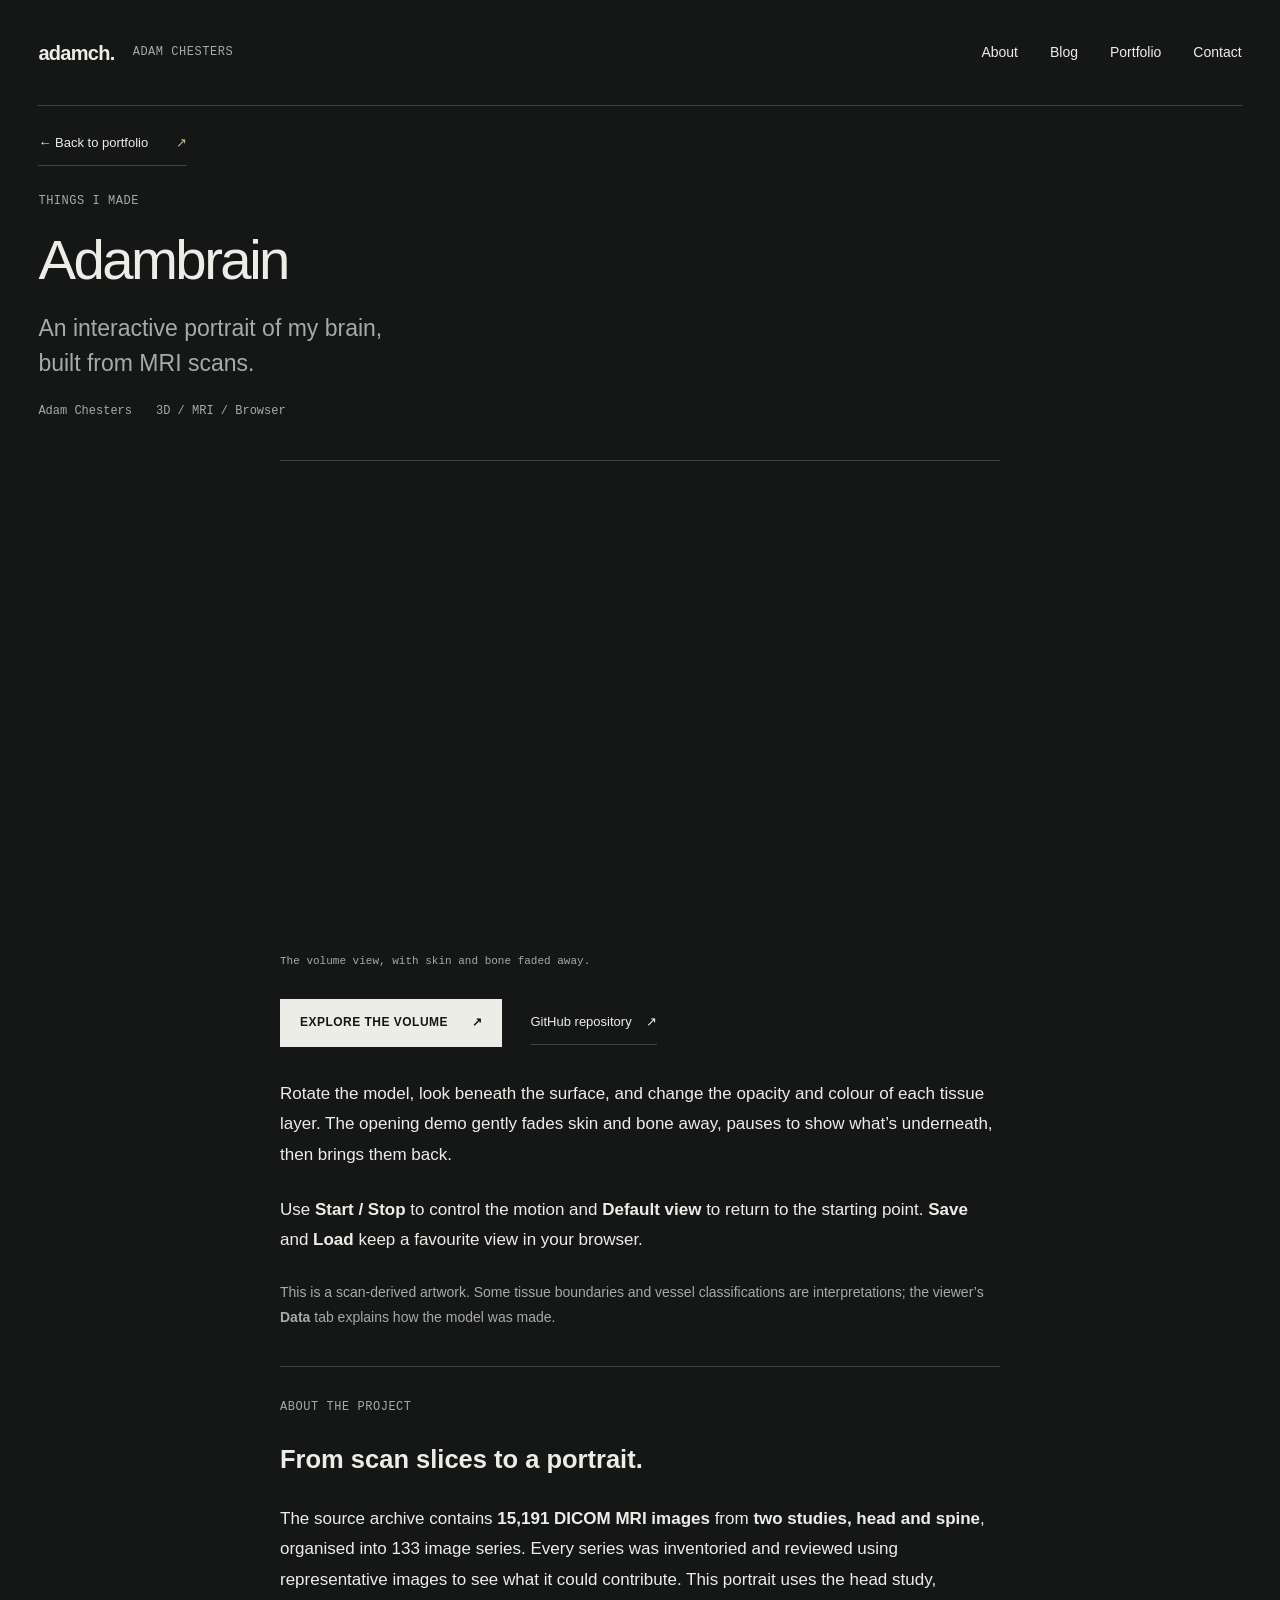
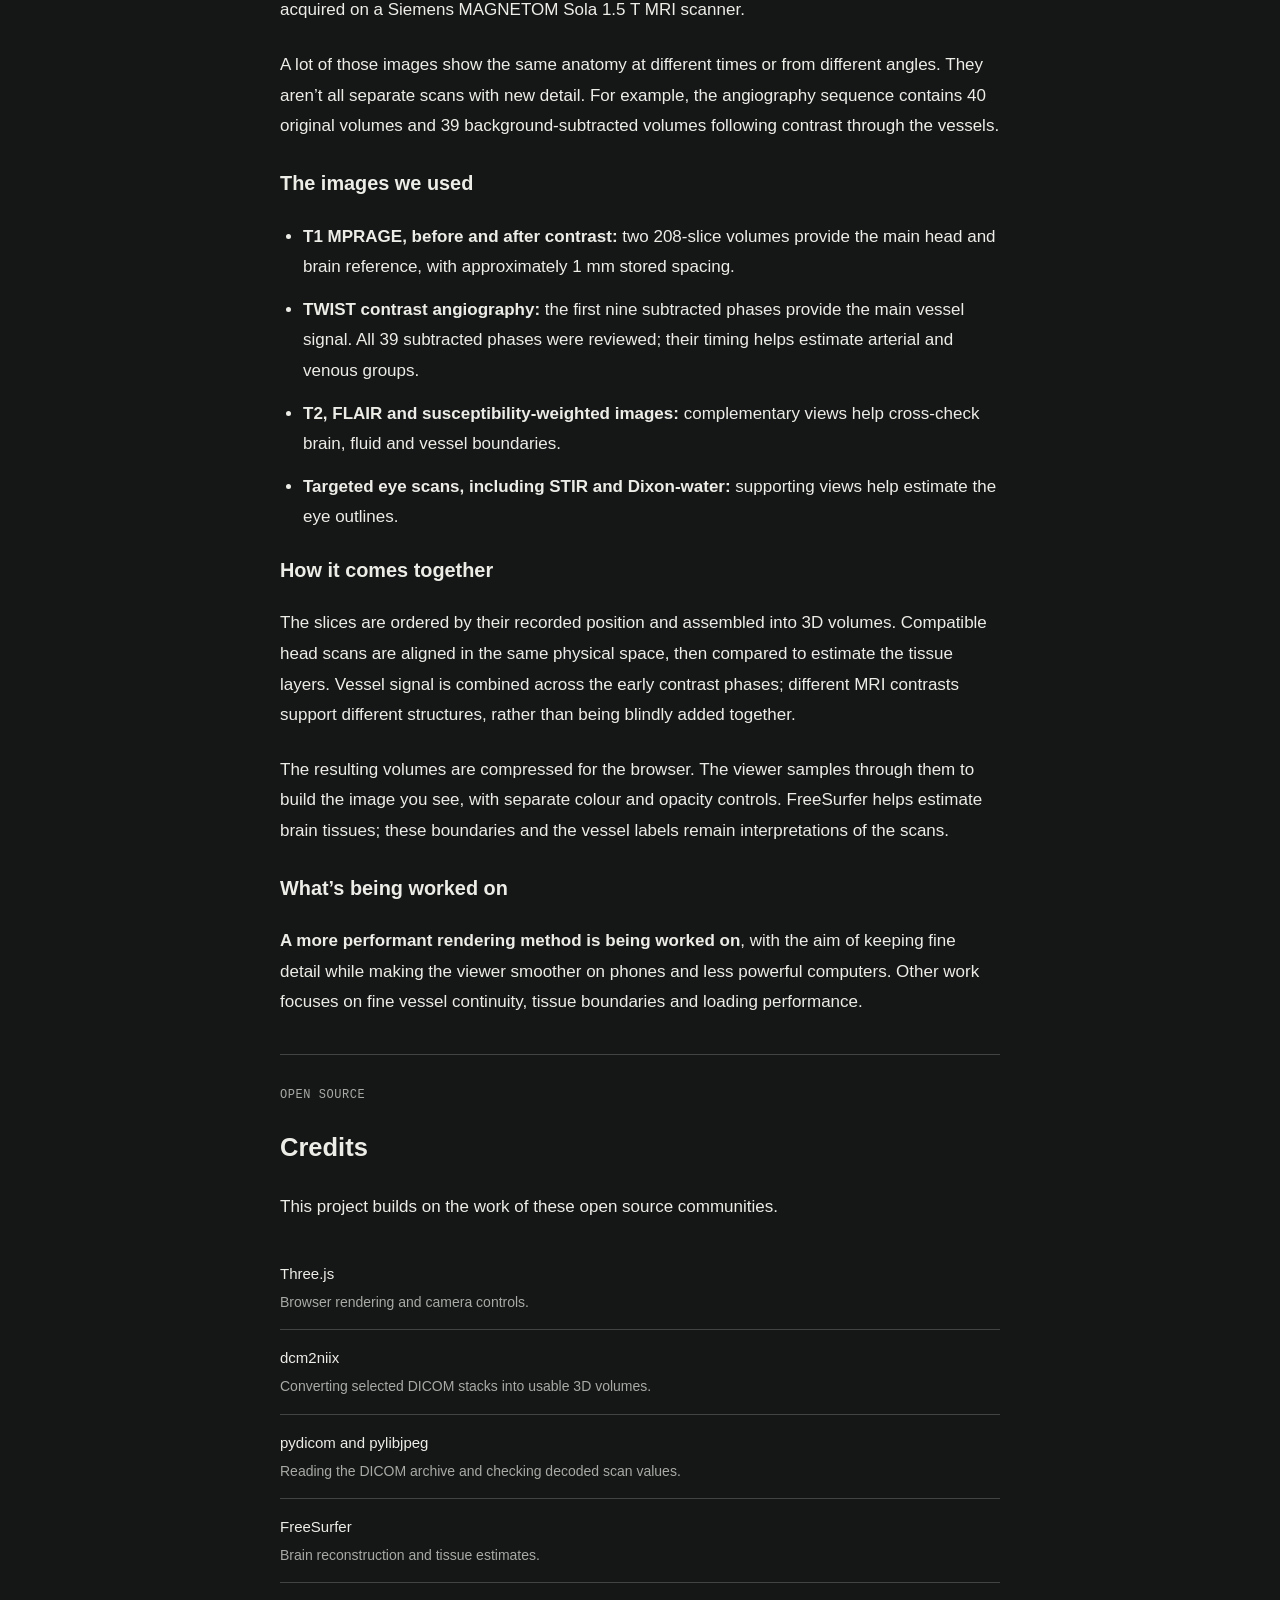
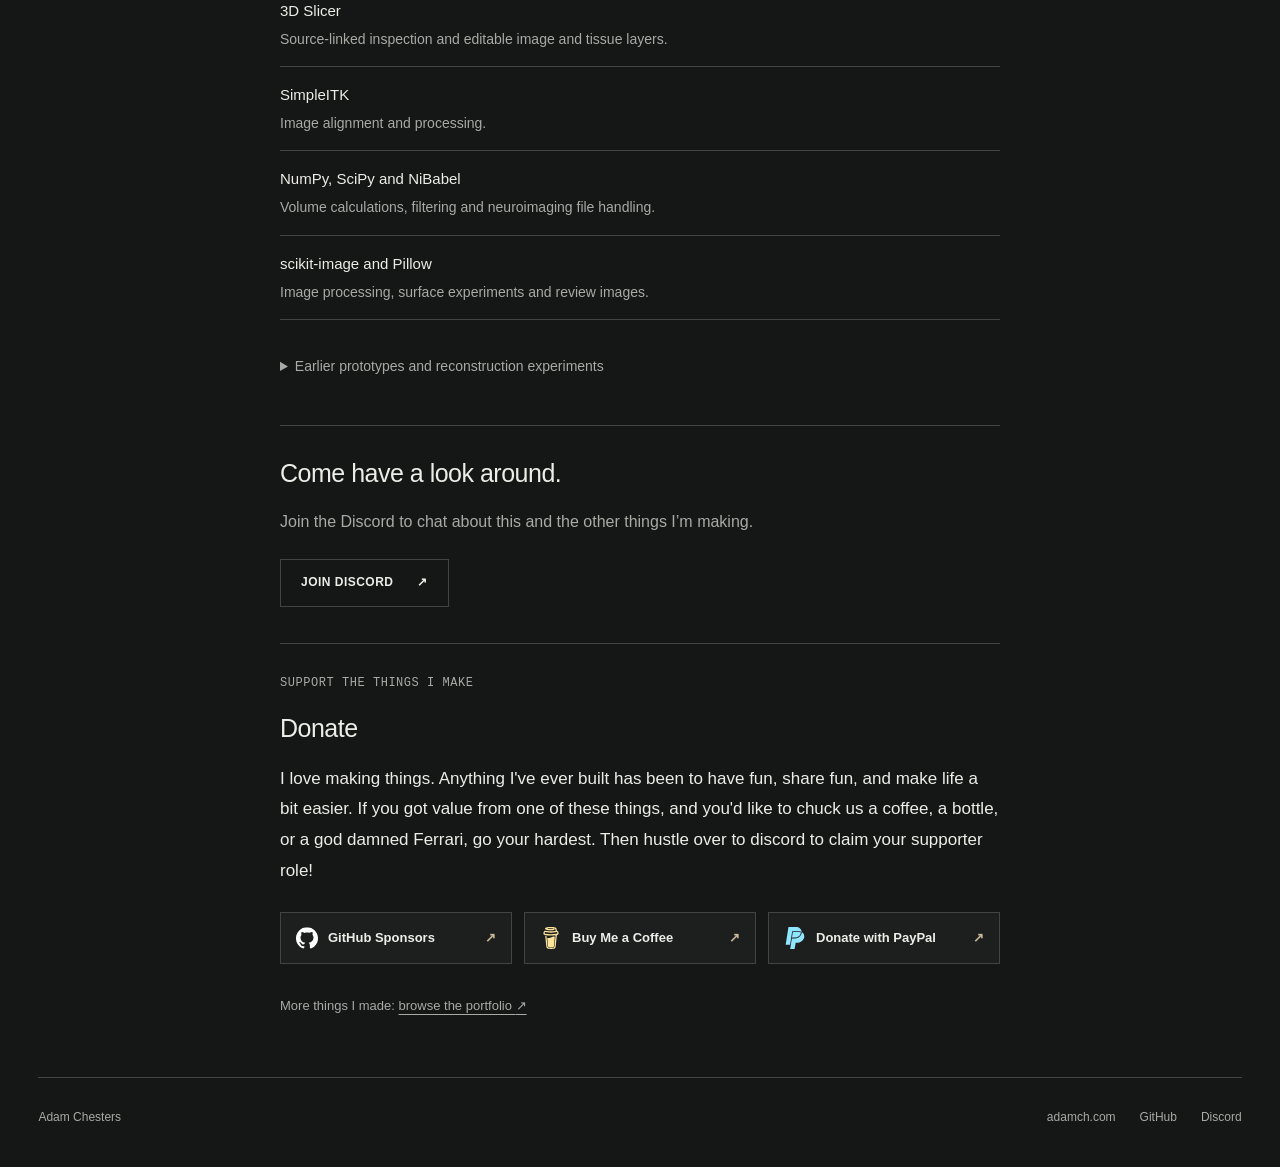
==== web/index.html @ 6dec9f40 "Start code-only Adambrain volume viewer and project landing page" ====
<!doctype html>
<html lang="en">
<head>
  <meta charset="utf-8">
  <meta name="viewport" content="width=device-width,initial-scale=1">
  <meta name="color-scheme" content="dark">
  <meta name="theme-color" content="#151616">
  <title>Adambrain | Adam Chesters</title>
  <meta name="description" content="An interactive portrait of my brain, built from MRI scans. Explore the volume, peel back tissue layers and see the structures within.">
  <link rel="canonical" href="https://brain.adamch.com/">
  <meta property="og:type" content="website">
  <meta property="og:title" content="Adambrain | Adam Chesters">
  <meta property="og:description" content="An interactive portrait of my brain, built from MRI scans.">
  <meta property="og:url" content="https://brain.adamch.com/">
  <meta property="og:image" content="https://brain.adamch.com/assets/brain-oblique-hold.png">
  <meta property="og:image:width" content="1200">
  <meta property="og:image:height" content="750">
  <meta name="twitter:card" content="summary_large_image">
  <link rel="icon" href="data:,">
  <link rel="stylesheet" href="./landing.css?v=068.2">
</head>
<body>
  <a class="skip-link" href="#main">Skip to content</a>
  <div class="site-shell">
    <header class="site-header">
      <div class="brand-lockup"><a class="wordmark" href="https://adamch.com/">adamch.</a><span class="brand-name mono">ADAM CHESTERS</span></div>
      <nav aria-label="Main navigation"><a href="https://adamch.com/about-me/">About</a><a href="https://adamch.com/blog/">Blog</a><a href="https://adamch.com/portfolio/">Portfolio</a><a href="https://adamch.com/contact/">Contact</a></nav>
    </header>
    <main id="main">
      <a class="back-link" href="https://adamch.com/portfolio/">← Back to portfolio <span aria-hidden="true">↗</span></a>
      <article>
        <header class="article-header">
          <p class="eyebrow">THINGS I MADE</p>
          <h1>Adambrain</h1>
          <p class="standfirst">An interactive portrait of my brain,<br class="desktop-break"> built from MRI scans.</p>
          <div class="article-meta"><span>Adam Chesters</span><span>3D / MRI / Browser</span></div>
        </header>
        <div class="article-body">
          <figure class="article-cover"><a href="./studio031/" aria-label="Explore Adambrain in the volume viewer"><img src="./assets/brain-oblique-hold.png" width="1200" height="750" alt="An elevated quarter view of the MRI-derived brain, with skin and bone faded away to reveal brain tissue, fluid spaces and vessels." fetchpriority="high"></a><figcaption>The volume view, with skin and bone faded away.</figcaption></figure>
          <div class="viewer-actions"><a class="button primary" href="./studio031/">Explore the volume <span aria-hidden="true">↗</span></a><a class="text-link" href="https://github.com/AdamChesters/adambrain">GitHub repository <span aria-hidden="true">↗</span></a></div>
          <div class="prose">
            <p>Rotate the model, look beneath the surface, and change the opacity and colour of each tissue layer. The opening demo gently fades skin and bone away, pauses to show what’s underneath, then brings them back.</p>
            <p>Use <strong>Start / Stop</strong> to control the motion and <strong>Default view</strong> to return to the starting point. <strong>Save</strong> and <strong>Load</strong> keep a favourite view in your browser.</p>
            <p class="scan-note">This is a scan-derived artwork. Some tissue boundaries and vessel classifications are interpretations; the viewer’s <strong>Data</strong> tab explains how the model was made.</p>
          </div>
          <section id="about" class="about prose" aria-labelledby="about-title">
            <p class="eyebrow">ABOUT THE PROJECT</p>
            <h2 id="about-title">From scan slices to a portrait.</h2>
            <p>The source archive contains <strong>15,191 DICOM MRI images</strong> from <strong>two studies, head and spine</strong>, organised into 133 image series. Every series was inventoried and reviewed using representative images to see what it could contribute. This portrait uses the head study, acquired on a Siemens MAGNETOM Sola 1.5 T MRI scanner.</p>
            <p>A lot of those images show the same anatomy at different times or from different angles. They aren’t all separate scans with new detail. For example, the angiography sequence contains 40 original volumes and 39 background-subtracted volumes following contrast through the vessels.</p>
            <h3>The images we used</h3>
            <ul class="source-list">
              <li><strong>T1 MPRAGE, before and after contrast:</strong> two 208-slice volumes provide the main head and brain reference, with approximately 1 mm stored spacing.</li>
              <li><strong>TWIST contrast angiography:</strong> the first nine subtracted phases provide the main vessel signal. All 39 subtracted phases were reviewed; their timing helps estimate arterial and venous groups.</li>
              <li><strong>T2, FLAIR and susceptibility-weighted images:</strong> complementary views help cross-check brain, fluid and vessel boundaries.</li>
              <li><strong>Targeted eye scans, including STIR and Dixon-water:</strong> supporting views help estimate the eye outlines.</li>
            </ul>
            <h3>How it comes together</h3>
            <p>The slices are ordered by their recorded position and assembled into 3D volumes. Compatible head scans are aligned in the same physical space, then compared to estimate the tissue layers. Vessel signal is combined across the early contrast phases; different MRI contrasts support different structures, rather than being blindly added together.</p>
            <p>The resulting volumes are compressed for the browser. The viewer samples through them to build the image you see, with separate colour and opacity controls. FreeSurfer helps estimate brain tissues; these boundaries and the vessel labels remain interpretations of the scans.</p>
            <h3>What’s being worked on</h3>
            <p><strong>A more performant rendering method is being worked on</strong>, with the aim of keeping fine detail while making the viewer smoother on phones and less powerful computers. Other work focuses on fine vessel continuity, tissue boundaries and loading performance.</p>
          </section>
          <section id="credits" class="credits prose" aria-labelledby="credits-title">
            <p class="eyebrow">OPEN SOURCE</p>
            <h2 id="credits-title">Credits</h2>
            <p>This project builds on the work of these open source communities.</p>
            <dl class="credit-list">
              <div><dt><a href="https://github.com/mrdoob/three.js">Three.js</a></dt><dd>Browser rendering and camera controls.</dd></div>
              <div><dt><a href="https://github.com/rordenlab/dcm2niix">dcm2niix</a></dt><dd>Converting selected DICOM stacks into usable 3D volumes.</dd></div>
              <div><dt><a href="https://github.com/pydicom/pydicom">pydicom</a> and <a href="https://github.com/pydicom/pylibjpeg">pylibjpeg</a></dt><dd>Reading the DICOM archive and checking decoded scan values.</dd></div>
              <div><dt><a href="https://github.com/freesurfer/freesurfer">FreeSurfer</a></dt><dd>Brain reconstruction and tissue estimates.</dd></div>
              <div><dt><a href="https://github.com/Slicer/Slicer">3D Slicer</a></dt><dd>Source-linked inspection and editable image and tissue layers.</dd></div>
              <div><dt><a href="https://github.com/SimpleITK/SimpleITK">SimpleITK</a></dt><dd>Image alignment and processing.</dd></div>
              <div><dt><a href="https://github.com/numpy/numpy">NumPy</a>, <a href="https://github.com/scipy/scipy">SciPy</a> and <a href="https://github.com/nipy/nibabel">NiBabel</a></dt><dd>Volume calculations, filtering and neuroimaging file handling.</dd></div>
              <div><dt><a href="https://github.com/scikit-image/scikit-image">scikit-image</a> and <a href="https://github.com/python-pillow/Pillow">Pillow</a></dt><dd>Image processing, surface experiments and review images.</dd></div>
            </dl>
            <details class="research-credits"><summary>Earlier prototypes and reconstruction experiments</summary>
              <p><a href="https://github.com/niivue/brain2print">brain2print</a> and <a href="https://github.com/niivue/niivue">NiiVue</a> helped with early browser-based tissue previews. <a href="https://www.blender.org/">Blender</a> was used for editable presentation models.</p>
              <p>Offline reconstruction experiments used <a href="https://github.com/pytorch/pytorch">PyTorch</a>, <a href="https://github.com/gift-surg/NiftyMIC">NiftyMIC</a>, <a href="https://github.com/daviddmc/NeSVoR">NeSVoR</a>, <a href="https://github.com/brudfors/UniRes">UniRes</a> and <a href="https://github.com/spinalcordtoolbox/spinalcordtoolbox">Spinal Cord Toolbox</a>. Those experiments aren’t all part of this head viewer.</p>
            </details>
          </section>
          <section class="community" aria-labelledby="community-title">
            <h2 id="community-title">Come have a look around.</h2>
            <p>Join the Discord to chat about this and the other things I’m making.</p>
            <a class="button secondary" href="https://discord.gg/fs4WyaQPA">Join Discord <span aria-hidden="true">↗</span></a>
          </section>
          <section id="support" class="support" aria-labelledby="support-title">
            <p class="eyebrow">SUPPORT THE THINGS I MAKE</p>
            <h2 id="support-title">Donate</h2>
            <p>I love making things. Anything I&#x27;ve ever built has been to have fun, share fun, and make life a bit easier. If you got value from one of these things, and you&#x27;d like to chuck us a coffee, a bottle, or a god damned Ferrari, go your hardest. Then hustle over to discord to claim your supporter role!</p>
            <ul class="donation-links"><li><a class="donation-button github" href="https://github.com/sponsors/AdamChesters"><svg viewBox="0 0 98 96" fill="none" xmlns="http://www.w3.org/2000/svg" aria-hidden="true" focusable="false">
<g clip-path="url(#clip0_730_27136)">
<path d="M41.4395 69.3848C28.8066 67.8535 19.9062 58.7617 19.9062 46.9902C19.9062 42.2051 21.6289 37.0371 24.5 33.5918C23.2559 30.4336 23.4473 23.7344 24.8828 20.959C28.7109 20.4805 33.8789 22.4902 36.9414 25.2656C40.5781 24.1172 44.4062 23.543 49.0957 23.543C53.7852 23.543 57.6133 24.1172 61.0586 25.1699C64.0254 22.4902 69.2891 20.4805 73.1172 20.959C74.457 23.543 74.6484 30.2422 73.4043 33.4961C76.4668 37.1328 78.0937 42.0137 78.0937 46.9902C78.0937 58.7617 69.1934 67.6621 56.3691 69.2891C59.623 71.3945 61.8242 75.9883 61.8242 81.252L61.8242 91.2051C61.8242 94.0762 64.2168 95.7031 67.0879 94.5547C84.4102 87.9512 98 70.6289 98 49.1914C98 22.1074 75.9883 6.69539e-07 48.9043 4.309e-07C21.8203 1.92261e-07 -1.9479e-07 22.1074 -4.3343e-07 49.1914C-6.20631e-07 70.4375 13.4941 88.0469 31.6777 94.6504C34.2617 95.6074 36.75 93.8848 36.75 91.3008L36.75 83.6445C35.4102 84.2188 33.6875 84.6016 32.1562 84.6016C25.8398 84.6016 22.1074 81.1563 19.4277 74.7441C18.375 72.1602 17.2266 70.6289 15.0254 70.3418C13.877 70.2461 13.4941 69.7676 13.4941 69.1934C13.4941 68.0449 15.4082 67.1836 17.3223 67.1836C20.0977 67.1836 22.4902 68.9063 24.9785 72.4473C26.8926 75.2227 28.9023 76.4668 31.2949 76.4668C33.6875 76.4668 35.2187 75.6055 37.4199 73.4043C39.0469 71.7773 40.291 70.3418 41.4395 69.3848Z" fill="white"/>
</g>
<defs>
<clipPath id="clip0_730_27136">
<rect width="98" height="96" fill="white"/>
</clipPath>
</defs>
</svg>
<span>GitHub Sponsors</span><span class="arrow" aria-hidden="true">↗</span></a></li>
<li><a class="donation-button buymeacoffee" href="https://buymeacoffee.com/adamch"><svg viewBox="0 0 24 24" xmlns="http://www.w3.org/2000/svg" aria-hidden="true" focusable="false"><path d="M20.216 6.415l-.132-.666c-.119-.598-.388-1.163-1.001-1.379-.197-.069-.42-.098-.57-.241-.152-.143-.196-.366-.231-.572-.065-.378-.125-.756-.192-1.133-.057-.325-.102-.69-.25-.987-.195-.4-.597-.634-.996-.788a5.723 5.723 0 00-.626-.194c-1-.263-2.05-.36-3.077-.416a25.834 25.834 0 00-3.7.062c-.915.083-1.88.184-2.75.5-.318.116-.646.256-.888.501-.297.302-.393.77-.177 1.146.154.267.415.456.692.58.36.162.737.284 1.123.366 1.075.238 2.189.331 3.287.37 1.218.05 2.437.01 3.65-.118.299-.033.598-.073.896-.119.352-.054.578-.513.474-.834-.124-.383-.457-.531-.834-.473-.466.074-.96.108-1.382.146-1.177.08-2.358.082-3.536.006a22.228 22.228 0 01-1.157-.107c-.086-.01-.18-.025-.258-.036-.243-.036-.484-.08-.724-.13-.111-.027-.111-.185 0-.212h.005c.277-.06.557-.108.838-.147h.002c.131-.009.263-.032.394-.048a25.076 25.076 0 013.426-.12c.674.019 1.347.067 2.017.144l.228.031c.267.04.533.088.798.145.392.085.895.113 1.07.542.055.137.08.288.111.431l.319 1.484a.237.237 0 01-.199.284h-.003c-.037.006-.075.01-.112.015a36.704 36.704 0 01-4.743.295 37.059 37.059 0 01-4.699-.304c-.14-.017-.293-.042-.417-.06-.326-.048-.649-.108-.973-.161-.393-.065-.768-.032-1.123.161-.29.16-.527.404-.675.701-.154.316-.199.66-.267 1-.069.34-.176.707-.135 1.056.087.753.613 1.365 1.37 1.502a39.69 39.69 0 0011.343.376.483.483 0 01.535.53l-.071.697-1.018 9.907c-.041.41-.047.832-.125 1.237-.122.637-.553 1.028-1.182 1.171-.577.131-1.165.2-1.756.205-.656.004-1.31-.025-1.966-.022-.699.004-1.556-.06-2.095-.58-.475-.458-.54-1.174-.605-1.793l-.731-7.013-.322-3.094c-.037-.351-.286-.695-.678-.678-.336.015-.718.3-.678.679l.228 2.185.949 9.112c.147 1.344 1.174 2.068 2.446 2.272.742.12 1.503.144 2.257.156.966.016 1.942.053 2.892-.122 1.408-.258 2.465-1.198 2.616-2.657.34-3.332.683-6.663 1.024-9.995l.215-2.087a.484.484 0 01.39-.426c.402-.078.787-.212 1.074-.518.455-.488.546-1.124.385-1.766zm-1.478.772c-.145.137-.363.201-.578.233-2.416.359-4.866.54-7.308.46-1.748-.06-3.477-.254-5.207-.498-.17-.024-.353-.055-.47-.18-.22-.236-.111-.71-.054-.995.052-.26.152-.609.463-.646.484-.057 1.046.148 1.526.22.577.088 1.156.159 1.737.212 2.48.226 5.002.19 7.472-.14.45-.06.899-.13 1.345-.21.399-.072.84-.206 1.08.206.166.281.188.657.162.974a.544.544 0 01-.169.364zm-6.159 3.9c-.862.37-1.84.788-3.109.788a5.884 5.884 0 01-1.569-.217l.877 9.004c.065.78.717 1.38 1.5 1.38 0 0 1.243.065 1.658.065.447 0 1.786-.065 1.786-.065.783 0 1.434-.6 1.499-1.38l.94-9.95a3.996 3.996 0 00-1.322-.238c-.826 0-1.491.284-2.26.613z"/></svg><span>Buy Me a Coffee</span><span class="arrow" aria-hidden="true">↗</span></a></li>
<li><a class="donation-button paypal" href="https://www.paypal.com/donate/?business=KLHSZPXTSVSAU&amp;no_recurring=0&amp;item_name=I%27ve+donated+to+lots+of+small+creators+for+their+useful+little+tools%2C+now+I+create+them.+Dig+one?+I%27d+love+your+support.&amp;currency_code=AUD"><svg viewBox="0 0 24 24" xmlns="http://www.w3.org/2000/svg" aria-hidden="true" focusable="false"><path d="M15.607 4.653H8.941L6.645 19.251H1.82L4.862 0h7.995c3.754 0 6.375 2.294 6.473 5.513-.648-.478-2.105-.86-3.722-.86m6.57 5.546c0 3.41-3.01 6.853-6.958 6.853h-2.493L11.595 24H6.74l1.845-11.538h3.592c4.208 0 7.346-3.634 7.153-6.949a5.24 5.24 0 0 1 2.848 4.686M9.653 5.546h6.408c.907 0 1.942.222 2.363.541-.195 2.741-2.655 5.483-6.441 5.483H8.714Z"/></svg><span>Donate with PayPal</span><span class="arrow" aria-hidden="true">↗</span></a></li></ul>
          </section>
          <p class="other-projects">More things I made: <a href="https://adamch.com/portfolio/">browse the portfolio <span aria-hidden="true">↗</span></a></p>
        </div>
      </article>
    </main>
    <footer class="site-footer"><span>Adam Chesters</span><div><a href="https://adamch.com/">adamch.com</a><a href="https://github.com/AdamChesters/adambrain">GitHub</a><a href="https://discord.gg/fs4WyaQPA">Discord</a></div></footer>
  </div>
</body>
</html>
---- web/landing.css ----
:root{color-scheme:dark;--bg:#151616;--panel:#1d1f1f;--ink:#edede8;--muted:#a7aaa5;--line:#414440;--accent:#c7b698;--mono:ui-monospace,"Liberation Mono",monospace;font:16px/1.6 Arial,Helvetica,sans-serif;color:var(--ink);background:var(--bg)}
*{box-sizing:border-box}body{margin:0}a{color:inherit;text-decoration:none}a:hover{color:var(--accent)}a:focus-visible{outline:2px solid var(--accent);outline-offset:5px}a,button{transition:color .15s,background .15s,border-color .15s}p{margin:0 0 24px}img{max-width:100%;height:auto}.site-shell{max-width:1280px;margin:auto;padding:0 clamp(22px,3vw,40px)}.mono,.eyebrow{font-family:var(--mono);font-size:12px;letter-spacing:.045em}.site-header{min-height:106px;display:flex;align-items:center;justify-content:space-between;gap:24px;border-bottom:1px solid var(--line)}.brand-lockup{display:flex;align-items:center;gap:18px}.wordmark{font-size:20px;font-weight:600;letter-spacing:-.7px}.brand-name{color:var(--muted)}nav{display:flex;gap:32px;font-size:14px}nav a{display:flex;align-items:center;min-height:44px}.back-link{display:inline-flex;align-items:center;gap:28px;min-height:44px;margin-top:16px;font-size:13px;border-bottom:1px solid var(--line)}.back-link span{color:var(--accent)}.article-header{padding:26px 0 40px;max-width:940px}.eyebrow{text-transform:uppercase;color:var(--muted);margin:0 0 18px}h1{font-size:clamp(38px,4.4vw,64px);line-height:1.1;font-weight:400;letter-spacing:-.045em;margin:0 0 20px}.standfirst{color:var(--muted);font-size:clamp(18px,2vw,23px);line-height:1.5;margin:0 0 22px}.article-meta{display:flex;gap:12px 24px;flex-wrap:wrap;color:var(--muted);font:12px/1.5 var(--mono)}.article-body{max-width:720px;margin:0 auto 60px;border-top:1px solid var(--line);padding-top:30px}.article-cover{margin:0 0 24px}.article-cover>a{display:block;overflow:hidden;aspect-ratio:8/5}.article-cover img{display:block;width:100%;background:var(--bg);aspect-ratio:8/5;object-fit:contain;transform:scale(1.35);transform-origin:52% 46%}figcaption{font:11px/1.6 var(--mono);color:var(--muted);margin-top:12px}.viewer-actions{display:flex;align-items:center;gap:14px 28px;flex-wrap:wrap;margin:28px 0 32px}.button{display:inline-flex;align-items:center;justify-content:center;gap:24px;min-height:48px;padding:12px 20px;font-size:12px;font-weight:600;text-transform:uppercase;letter-spacing:.04em}.primary{background:var(--ink);color:var(--bg)}.primary:hover{background:var(--accent);color:var(--bg)}.secondary{border:1px solid var(--line)}.secondary:hover{background:var(--panel);border-color:var(--accent)}.text-link{display:inline-flex;align-items:center;gap:14px;min-height:44px;border-bottom:1px solid var(--line);font-size:13px}.prose{font-size:17px;line-height:1.8;overflow-wrap:anywhere}.scan-note{color:var(--muted);font-size:14px}.community,.support{border-top:1px solid var(--line);padding-top:30px;margin-top:36px}.community h2,.support h2{font-size:25px;font-weight:400;line-height:1.4;letter-spacing:-.5px;margin:0 0 18px}.community p{color:var(--muted)}.support{scroll-margin-top:28px}.support>p:not(.eyebrow){font-size:17px;line-height:1.8}.donation-links{display:flex;gap:12px;flex-wrap:wrap;padding:0;margin:26px 0 0;list-style:none}.donation-links li{flex:1 1 180px}.donation-button{display:flex;align-items:center;gap:10px;min-height:52px;padding:12px 15px;border:1px solid var(--line);background:var(--panel);font-size:13px;font-weight:600}.donation-button:hover{color:var(--ink);border-color:var(--accent);background:#292c2a}.donation-button svg{width:22px;height:22px;object-fit:contain}.buymeacoffee svg{filter:invert(88%) sepia(18%) saturate(704%) hue-rotate(359deg)}.paypal svg{filter:invert(83%) sepia(29%) saturate(740%) hue-rotate(161deg)}.arrow{margin-left:auto;color:var(--accent)}.other-projects{font-size:13px;color:var(--muted);margin:32px 0 0}.other-projects a{text-decoration:underline;text-underline-offset:4px}.site-footer{display:flex;align-items:center;justify-content:space-between;gap:24px;border-top:1px solid var(--line);padding:18px 0 27px;font-size:12px;color:var(--muted)}.site-footer>div{display:flex;gap:24px}.site-footer a{display:inline-flex;align-items:center;min-height:44px}.skip-link{position:absolute;top:8px;left:22px;z-index:10;padding:12px;background:var(--ink);color:var(--bg);transform:translateY(-150%)}.skip-link:focus{transform:translateY(0)}
@media(max-width:650px){.site-header{padding:20px 0 13px;min-height:0;flex-direction:column;align-items:flex-start;gap:10px}nav{width:100%;justify-content:space-between;gap:12px;font-size:13px}.brand-name{font-size:11px}.article-header{padding-bottom:30px}.article-meta{font-size:11px;gap:6px 15px}.article-body{padding-top:20px}.desktop-break{display:none}.prose,.support>p:not(.eyebrow){font-size:16px}.viewer-actions{align-items:stretch;gap:14px}.viewer-actions .primary{width:100%}.text-link{justify-content:center}.donation-links{flex-direction:column}.donation-links li{flex:auto}.site-footer{flex-direction:column;align-items:flex-start;gap:0}.standfirst{max-width:320px}}
@media(prefers-reduced-motion:reduce){*{transition:none!important}}

.about,.credits{border-top:1px solid var(--line);padding-top:30px;margin-top:36px}.about h2,.credits h2{margin-top:0}.source-list{padding-left:23px}.source-list li{margin:12px 0}.credit-list{margin:0}.credit-list>div{padding:14px 0;border-bottom:1px solid var(--line)}.credit-list dt{font-size:15px}.credit-list dd{margin:3px 0 0;color:var(--muted);font-size:14px}.research-credits{margin-top:24px;color:var(--muted);font-size:14px}.research-credits summary{cursor:pointer;min-height:44px;display:list-item;padding:10px 0}.research-credits summary:focus-visible{outline:2px solid var(--accent);outline-offset:4px}.research-credits p{margin-top:16px}
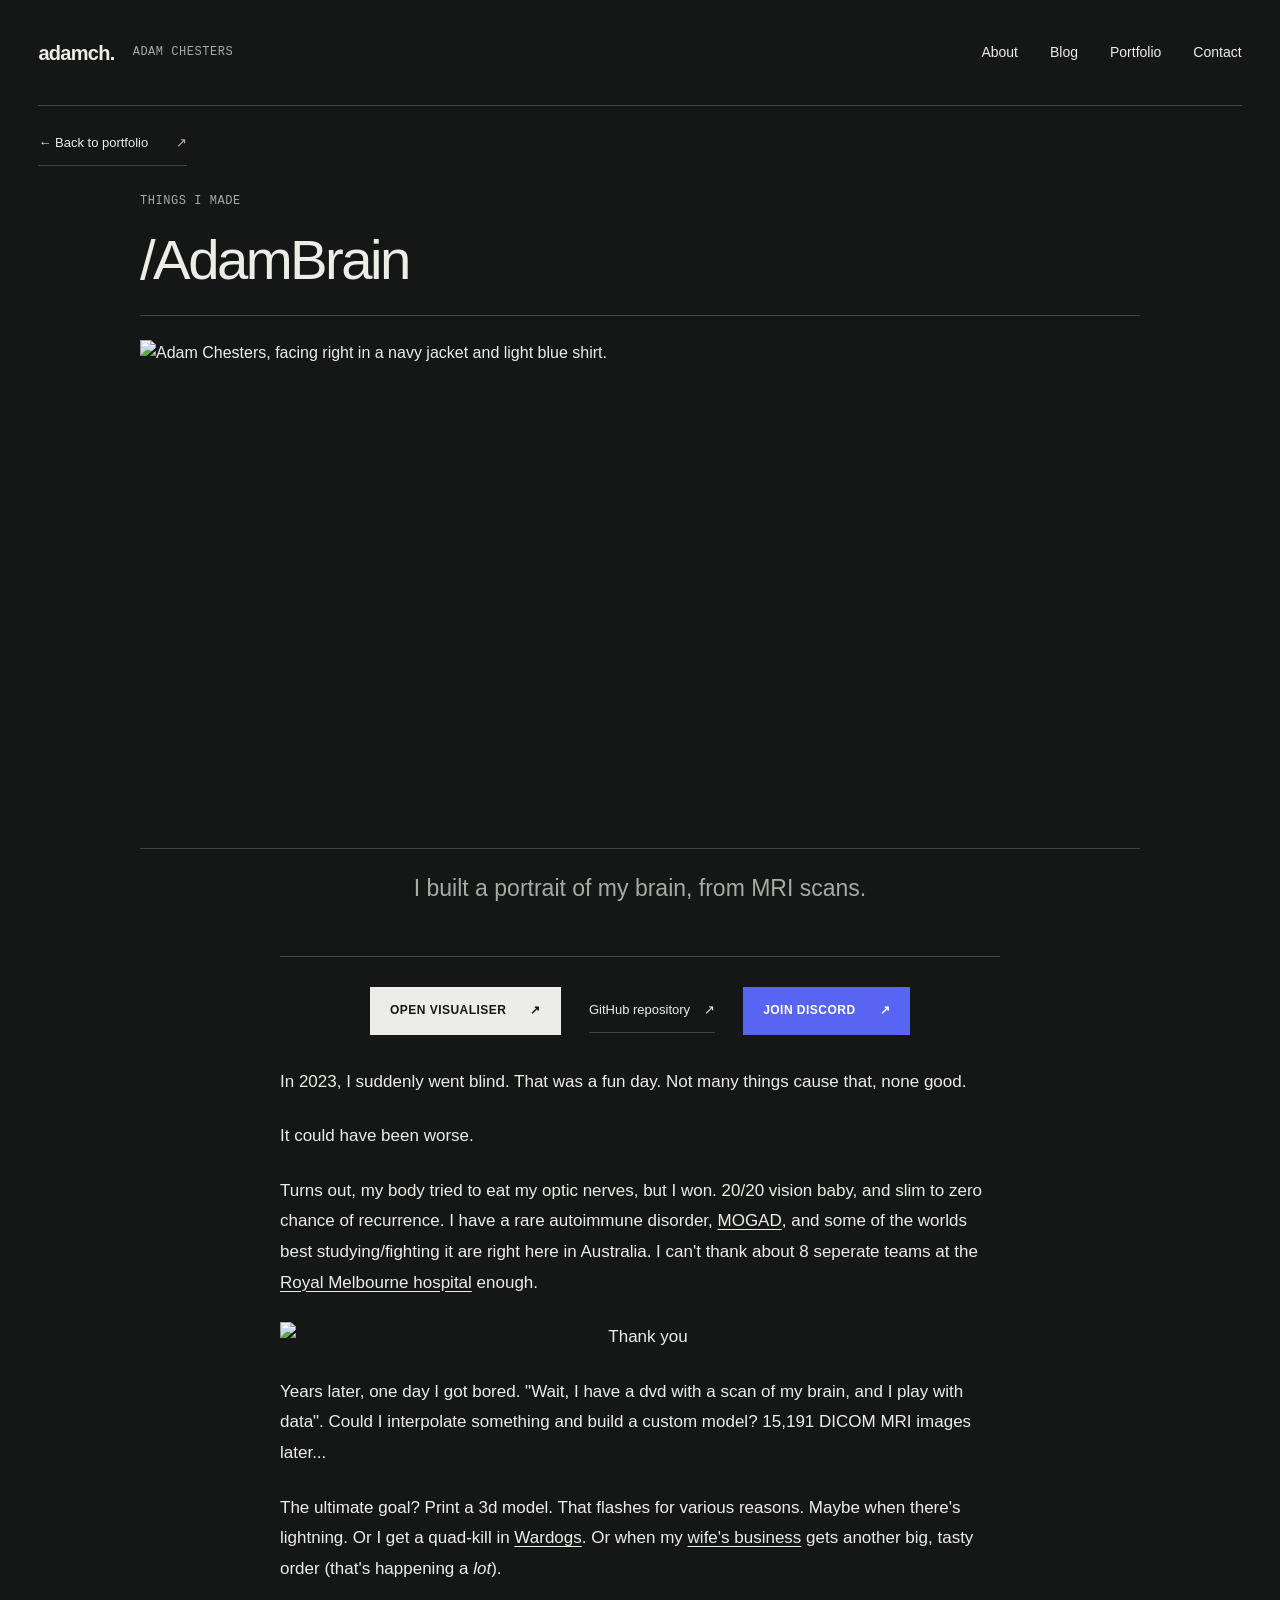
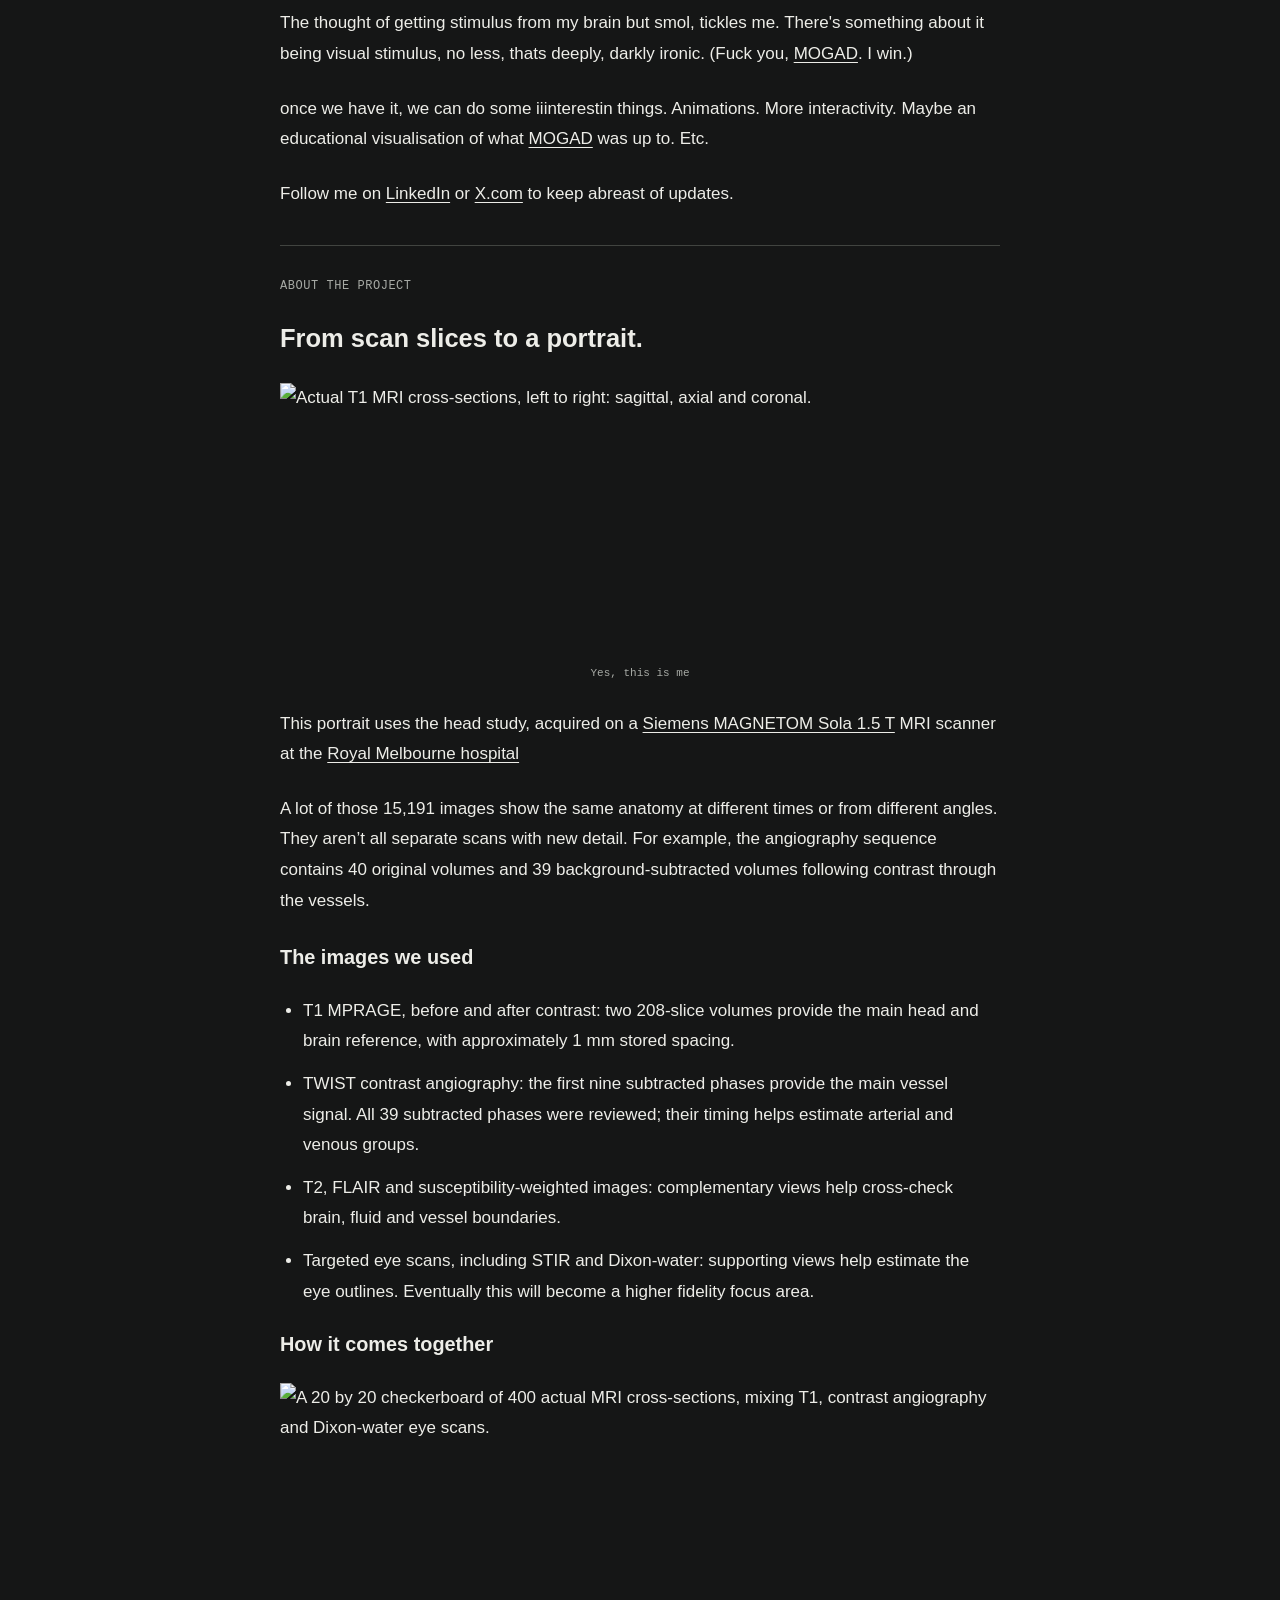
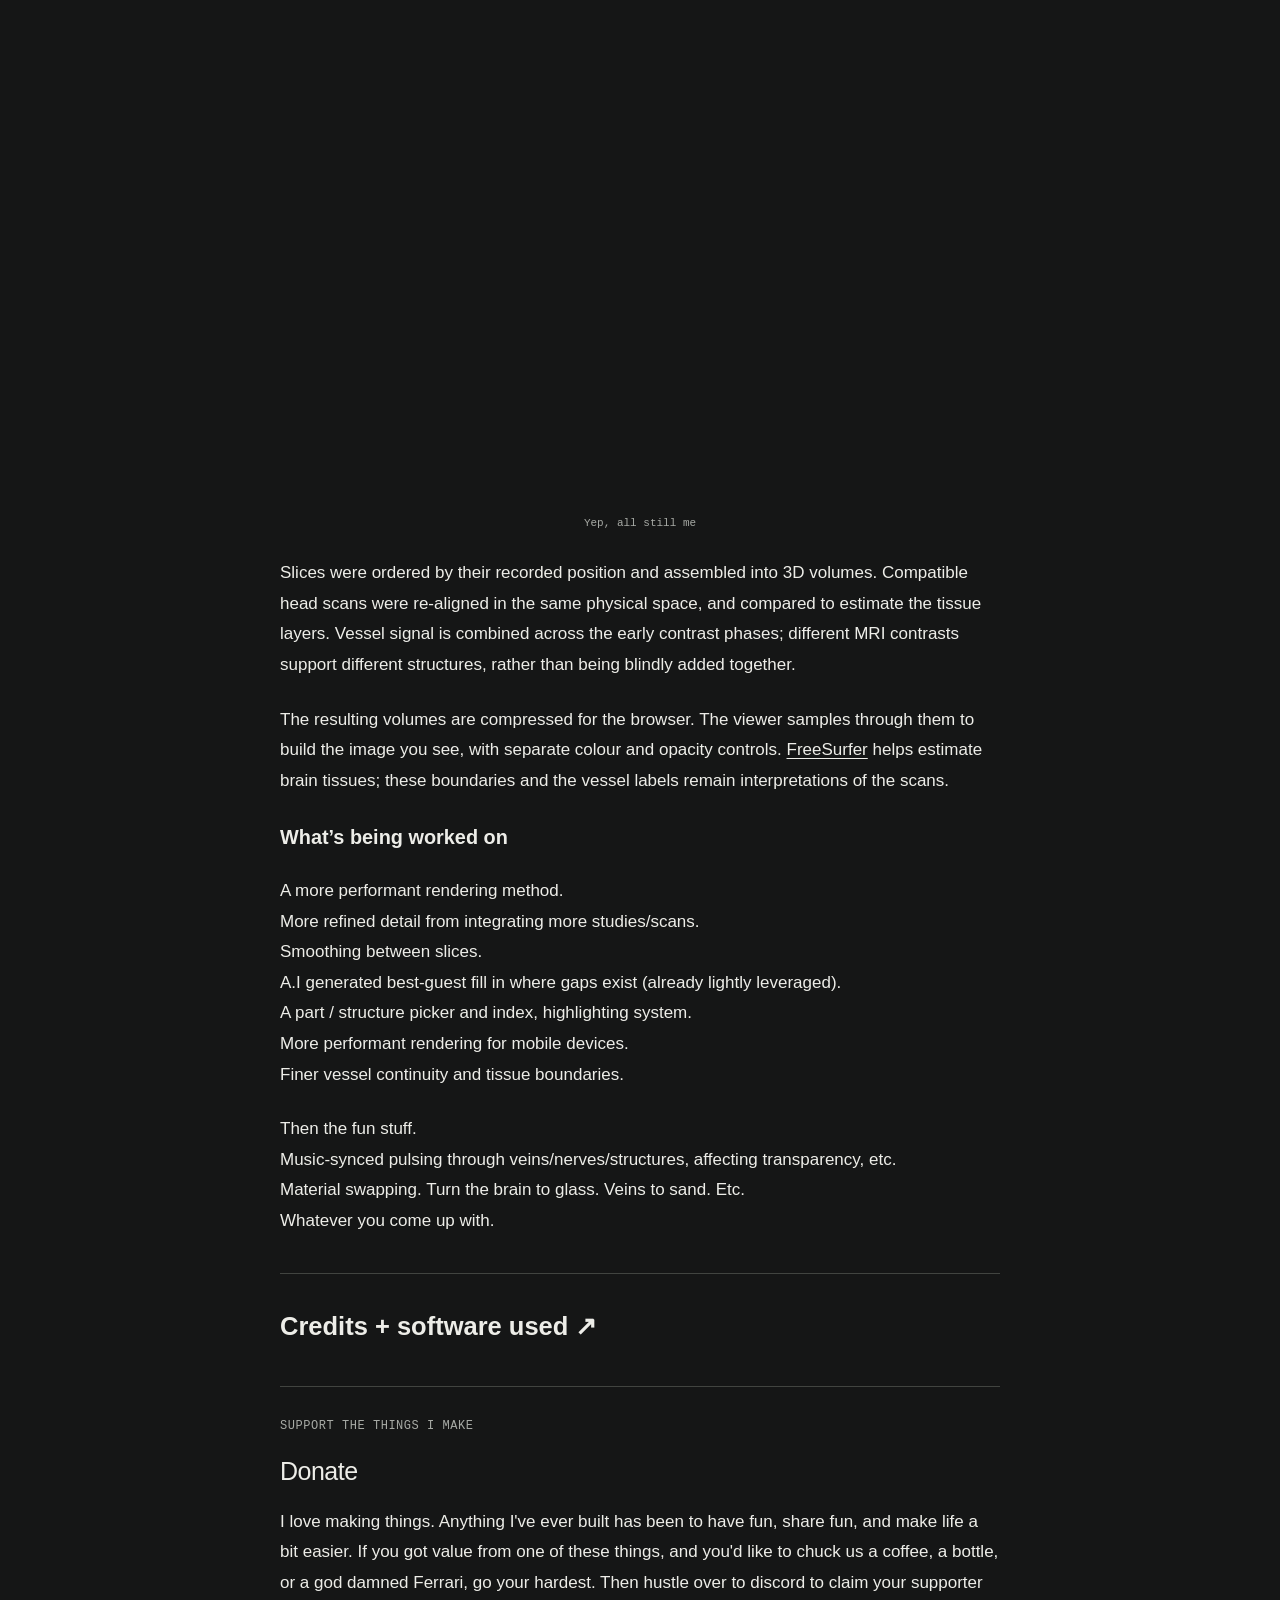
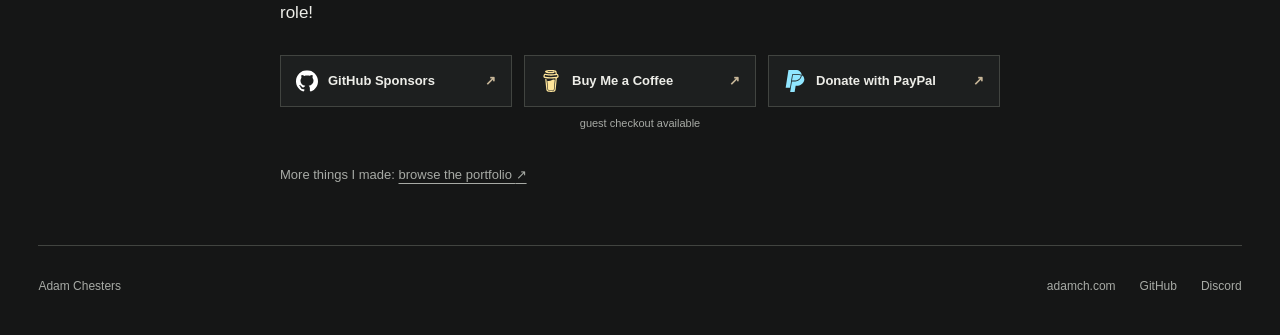
==== commit 2d91e702: "Publish landing page, viewer improvements and platform sharing cards" ====
--- a/web/index.html
+++ b/web/index.html
@@ -5,19 +5,21 @@
   <meta name="viewport" content="width=device-width,initial-scale=1">
   <meta name="color-scheme" content="dark">
   <meta name="theme-color" content="#151616">
-  <title>Adambrain | Adam Chesters</title>
-  <meta name="description" content="An interactive portrait of my brain, built from MRI scans. Explore the volume, peel back tissue layers and see the structures within.">
+  <title>/AdamBrain | Adam Chesters</title>
+  <meta name="description" content="I was left unsupervised with 15,191 images of my head. Explore the interactive viewer.">
   <link rel="canonical" href="https://brain.adamch.com/">
   <meta property="og:type" content="website">
-  <meta property="og:title" content="Adambrain | Adam Chesters">
-  <meta property="og:description" content="An interactive portrait of my brain, built from MRI scans.">
+  <meta property="og:title" content="/AdamBrain | Adam Chesters">
+  <meta property="og:description" content="I was left unsupervised with 15,191 images of my head. My brain made my brain a side project. Send help">
   <meta property="og:url" content="https://brain.adamch.com/">
-  <meta property="og:image" content="https://brain.adamch.com/assets/brain-oblique-hold.png">
+  <meta property="og:image" content="https://brain.adamch.com/assets/brain-social-linkedin.jpg?v=100.1">
   <meta property="og:image:width" content="1200">
-  <meta property="og:image:height" content="750">
+  <meta property="og:image:height" content="627">
+  <meta property="og:image:alt" content="//AdamBrain: I was left unsupervised with 15,191 images of my head. Interactive viewer at brain.adamch.com.">
+  <meta name="twitter:image" content="https://brain.adamch.com/assets/brain-social-x.jpg?v=100.1">
   <meta name="twitter:card" content="summary_large_image">
   <link rel="icon" href="data:,">
-  <link rel="stylesheet" href="./landing.css?v=068.2">
+  <link rel="stylesheet" href="./landing.css?v=091.1">
 </head>
 <body>
   <a class="skip-link" href="#main">Skip to content</a>
@@ -29,61 +31,66 @@
     <main id="main">
       <a class="back-link" href="https://adamch.com/portfolio/">← Back to portfolio <span aria-hidden="true">↗</span></a>
       <article>
-        <header class="article-header">
-          <p class="eyebrow">THINGS I MADE</p>
-          <h1>Adambrain</h1>
-          <p class="standfirst">An interactive portrait of my brain,<br class="desktop-break"> built from MRI scans.</p>
-          <div class="article-meta"><span>Adam Chesters</span><span>3D / MRI / Browser</span></div>
-        </header>
+        <div class="article-hero">
+          <header class="article-header">
+            <p class="eyebrow">THINGS I MADE</p>
+            <h1>/AdamBrain</h1>
+          </header>
+          <div class="portrait-pair">
+            <figure class="portrait-photo"><img src="./assets/adam-photo-square.webp?v=091.1" width="650" height="650" fetchpriority="high" alt="Adam Chesters, facing right in a navy jacket and light blue shirt."></figure>
+          <figure class="article-cover">
+            <a href="/viewer" aria-label="Open Adambrain visualiser"><video id="cover-video" autoplay muted loop playsinline preload="metadata" poster="./assets/brain-oblique-hold.png?v=091.1" width="320" height="320" aria-label="An oblique view rotating gently as skin and bone fade away, pause, and return."><source src="./assets/brain-cover-loop.webm?v=091.1" type="video/webm"><source src="./assets/brain-cover-loop.mp4?v=091.1" type="video/mp4"><img src="./assets/brain-oblique-hold.png" width="320" height="320" alt="An oblique view of the MRI-derived brain."></video><img id="cover-gif" hidden data-src="./assets/brain-cover-loop.gif?v=091.1" width="320" height="320" alt="An oblique view rotating as skin and bone fade away, pause, and return."></a>
+          </figure>
+          </div>
+          <p class="standfirst">I built a portrait of my brain, from MRI scans.</p>
+        </div>
         <div class="article-body">
-          <figure class="article-cover"><a href="./studio031/" aria-label="Explore Adambrain in the volume viewer"><img src="./assets/brain-oblique-hold.png" width="1200" height="750" alt="An elevated quarter view of the MRI-derived brain, with skin and bone faded away to reveal brain tissue, fluid spaces and vessels." fetchpriority="high"></a><figcaption>The volume view, with skin and bone faded away.</figcaption></figure>
-          <div class="viewer-actions"><a class="button primary" href="./studio031/">Explore the volume <span aria-hidden="true">↗</span></a><a class="text-link" href="https://github.com/AdamChesters/adambrain">GitHub repository <span aria-hidden="true">↗</span></a></div>
-          <div class="prose">
-            <p>Rotate the model, look beneath the surface, and change the opacity and colour of each tissue layer. The opening demo gently fades skin and bone away, pauses to show what’s underneath, then brings them back.</p>
-            <p>Use <strong>Start / Stop</strong> to control the motion and <strong>Default view</strong> to return to the starting point. <strong>Save</strong> and <strong>Load</strong> keep a favourite view in your browser.</p>
-            <p class="scan-note">This is a scan-derived artwork. Some tissue boundaries and vessel classifications are interpretations; the viewer’s <strong>Data</strong> tab explains how the model was made.</p>
+
+          <div class="viewer-actions"><a class="button primary" href="/viewer">Open visualiser <span aria-hidden="true">↗</span></a><a class="text-link" href="https://github.com/AdamChesters/adambrain">GitHub repository <span aria-hidden="true">↗</span></a><a class="button discord" href="https://discord.gg/fs4WyaQPA">Join Discord <span aria-hidden="true">↗</span></a></div>
+          <div class="prose project-story">
+            <p>In 2023, I suddenly went blind. That was a fun day. Not many things cause that, none good.</p>
+            <p>It could have been worse.</p>
+            <p>Turns out, my body tried to eat my optic nerves, but I won. 20/20 vision baby, and slim to zero chance of recurrence. I have a rare autoimmune disorder, <a href="https://www.msaustralia.org.au/nmosd-and-mogad/myelin-oligodendrocyte-glycoprotein-antibody-disorders/">MOGAD</a>, and some of the worlds best studying/fighting it are right here in Australia. I can&#x27;t thank about 8 seperate teams at the <a href="https://www.thermh.org.au/">Royal Melbourne hospital</a> enough.</p>
+            <p class="reaction-gif"><img src="https://y.getyarn.io/8c882b43-e479-4d65-b14d-5fd8017d6628_text.gif" loading="lazy" alt="Thank you" referrerpolicy="no-referrer"></p>
+            <p>Years later, one day I got bored. &quot;Wait, I have a dvd with a scan of my brain, and I play with data&quot;. Could I interpolate something and build a custom model? 15,191 DICOM MRI images later...</p>
+            <p>The ultimate goal? Print a 3d model. That flashes for various reasons. Maybe when there&#x27;s lightning. Or I get a quad-kill in <a href="https://www.team17.com/games/wardogs">Wardogs</a>. Or when my <a href="https://justkasz.com">wife&#x27;s business</a> gets another big, tasty order (that&#x27;s happening a <em>lot</em>).</p>
+            <p>The thought of getting stimulus from my brain but smol, tickles me. There&#x27;s something about it being visual stimulus, no less, thats deeply, darkly ironic.  (Fuck you, <a href="https://www.msaustralia.org.au/nmosd-and-mogad/myelin-oligodendrocyte-glycoprotein-antibody-disorders/">MOGAD</a>. I win.)</p>
+            <p>once we have it, we can do some iiinterestin things. Animations. More interactivity. Maybe an educational visualisation of what <a href="https://www.msaustralia.org.au/nmosd-and-mogad/myelin-oligodendrocyte-glycoprotein-antibody-disorders/">MOGAD</a> was up to. Etc.</p>
+            <p>Follow me on <a href="https://www.linkedin.com/in/adamchesters/">LinkedIn</a> or <a href="https://x.com/_AChesters">X.com</a> to keep abreast of updates.</p>
           </div>
           <section id="about" class="about prose" aria-labelledby="about-title">
-            <p class="eyebrow">ABOUT THE PROJECT</p>
+            <p class="eyebrow">About the project</p>
             <h2 id="about-title">From scan slices to a portrait.</h2>
-            <p>The source archive contains <strong>15,191 DICOM MRI images</strong> from <strong>two studies, head and spine</strong>, organised into 133 image series. Every series was inventoried and reviewed using representative images to see what it could contribute. This portrait uses the head study, acquired on a Siemens MAGNETOM Sola 1.5 T MRI scanner.</p>
-            <p>A lot of those images show the same anatomy at different times or from different angles. They aren’t all separate scans with new detail. For example, the angiography sequence contains 40 original volumes and 39 background-subtracted volumes following contrast through the vessels.</p>
+            <figure class="mri-banner"><img src="./assets/brain-mri-cross-sections.jpg?v=083.1" width="960" height="360" loading="lazy" alt="Actual T1 MRI cross-sections, left to right: sagittal, axial and coronal."><figcaption>Yes, this is me</figcaption></figure>
+            <p>This portrait uses the head study, acquired on a <a href="https://www.siemens-healthineers.com/en-au/magnetic-resonance-imaging/0-35-to-1-5t-mri-scanner/magnetom-sola">Siemens MAGNETOM Sola 1.5 T</a> MRI scanner at the <a href="https://www.thermh.org.au/">Royal Melbourne hospital</a></p>
+            <p>A lot of those 15,191 images show the same anatomy at different times or from different angles. They aren’t all separate scans with new detail. For example, the angiography sequence contains 40 original volumes and 39 background-subtracted volumes following contrast through the vessels.</p>
             <h3>The images we used</h3>
             <ul class="source-list">
-              <li><strong>T1 MPRAGE, before and after contrast:</strong> two 208-slice volumes provide the main head and brain reference, with approximately 1 mm stored spacing.</li>
-              <li><strong>TWIST contrast angiography:</strong> the first nine subtracted phases provide the main vessel signal. All 39 subtracted phases were reviewed; their timing helps estimate arterial and venous groups.</li>
-              <li><strong>T2, FLAIR and susceptibility-weighted images:</strong> complementary views help cross-check brain, fluid and vessel boundaries.</li>
-              <li><strong>Targeted eye scans, including STIR and Dixon-water:</strong> supporting views help estimate the eye outlines.</li>
+              <li>T1 MPRAGE, before and after contrast: two 208-slice volumes provide the main head and brain reference, with approximately 1 mm stored spacing.</li>
+              <li>TWIST contrast angiography: the first nine subtracted phases provide the main vessel signal. All 39 subtracted phases were reviewed; their timing helps estimate arterial and venous groups.</li>
+              <li>T2, FLAIR and susceptibility-weighted images: complementary views help cross-check brain, fluid and vessel boundaries.</li>
+              <li>Targeted eye scans, including STIR and Dixon-water: supporting views help estimate the eye outlines. Eventually this will become a higher fidelity focus area.</li>
             </ul>
             <h3>How it comes together</h3>
-            <p>The slices are ordered by their recorded position and assembled into 3D volumes. Compatible head scans are aligned in the same physical space, then compared to estimate the tissue layers. Vessel signal is combined across the early contrast phases; different MRI contrasts support different structures, rather than being blindly added together.</p>
-            <p>The resulting volumes are compressed for the browser. The viewer samples through them to build the image you see, with separate colour and opacity controls. FreeSurfer helps estimate brain tissues; these boundaries and the vessel labels remain interpretations of the scans.</p>
+            <figure class="mri-mosaic"><img src="./assets/brain-mri-mosaic.webp?v=083.1" width="1440" height="1440" loading="lazy" alt="A 20 by 20 checkerboard of 400 actual MRI cross-sections, mixing T1, contrast angiography and Dixon-water eye scans."><figcaption>Yep, all still me</figcaption></figure>
+
+            <p>Slices were ordered by their recorded position and assembled into 3D volumes. Compatible head scans were re-aligned in the same physical space, and compared to estimate the tissue layers. Vessel signal is combined across the early contrast phases; different MRI contrasts support different structures, rather than being blindly added together.</p>
+            <p>The resulting volumes are compressed for the browser. The viewer samples through them to build the image you see, with separate colour and opacity controls. <a href="https://surfer.nmr.mgh.harvard.edu/">FreeSurfer</a> helps estimate brain tissues; these boundaries and the vessel labels remain interpretations of the scans.</p>
             <h3>What’s being worked on</h3>
-            <p><strong>A more performant rendering method is being worked on</strong>, with the aim of keeping fine detail while making the viewer smoother on phones and less powerful computers. Other work focuses on fine vessel continuity, tissue boundaries and loading performance.</p>
+            <p>A more performant rendering method.<br>
+              More refined detail from integrating more studies/scans.<br>
+              Smoothing between slices.<br>
+              A.I generated best-guest fill in where gaps exist (already lightly leveraged).<br>
+              A part / structure picker and index, highlighting system.<br>
+              More performant rendering for mobile devices.<br>
+              Finer vessel continuity and tissue boundaries.</p>
+            <p>Then the fun stuff.<br>
+              Music-synced pulsing through veins/nerves/structures, affecting transparency, etc.<br>
+              Material swapping. Turn the brain to glass. Veins to sand. Etc.<br>
+              Whatever you come up with.</p>
           </section>
           <section id="credits" class="credits prose" aria-labelledby="credits-title">
-            <p class="eyebrow">OPEN SOURCE</p>
-            <h2 id="credits-title">Credits</h2>
-            <p>This project builds on the work of these open source communities.</p>
-            <dl class="credit-list">
-              <div><dt><a href="https://github.com/mrdoob/three.js">Three.js</a></dt><dd>Browser rendering and camera controls.</dd></div>
-              <div><dt><a href="https://github.com/rordenlab/dcm2niix">dcm2niix</a></dt><dd>Converting selected DICOM stacks into usable 3D volumes.</dd></div>
-              <div><dt><a href="https://github.com/pydicom/pydicom">pydicom</a> and <a href="https://github.com/pydicom/pylibjpeg">pylibjpeg</a></dt><dd>Reading the DICOM archive and checking decoded scan values.</dd></div>
-              <div><dt><a href="https://github.com/freesurfer/freesurfer">FreeSurfer</a></dt><dd>Brain reconstruction and tissue estimates.</dd></div>
-              <div><dt><a href="https://github.com/Slicer/Slicer">3D Slicer</a></dt><dd>Source-linked inspection and editable image and tissue layers.</dd></div>
-              <div><dt><a href="https://github.com/SimpleITK/SimpleITK">SimpleITK</a></dt><dd>Image alignment and processing.</dd></div>
-              <div><dt><a href="https://github.com/numpy/numpy">NumPy</a>, <a href="https://github.com/scipy/scipy">SciPy</a> and <a href="https://github.com/nipy/nibabel">NiBabel</a></dt><dd>Volume calculations, filtering and neuroimaging file handling.</dd></div>
-              <div><dt><a href="https://github.com/scikit-image/scikit-image">scikit-image</a> and <a href="https://github.com/python-pillow/Pillow">Pillow</a></dt><dd>Image processing, surface experiments and review images.</dd></div>
-            </dl>
-            <details class="research-credits"><summary>Earlier prototypes and reconstruction experiments</summary>
-              <p><a href="https://github.com/niivue/brain2print">brain2print</a> and <a href="https://github.com/niivue/niivue">NiiVue</a> helped with early browser-based tissue previews. <a href="https://www.blender.org/">Blender</a> was used for editable presentation models.</p>
-              <p>Offline reconstruction experiments used <a href="https://github.com/pytorch/pytorch">PyTorch</a>, <a href="https://github.com/gift-surg/NiftyMIC">NiftyMIC</a>, <a href="https://github.com/daviddmc/NeSVoR">NeSVoR</a>, <a href="https://github.com/brudfors/UniRes">UniRes</a> and <a href="https://github.com/spinalcordtoolbox/spinalcordtoolbox">Spinal Cord Toolbox</a>. Those experiments aren’t all part of this head viewer.</p>
-            </details>
-          </section>
-          <section class="community" aria-labelledby="community-title">
-            <h2 id="community-title">Come have a look around.</h2>
-            <p>Join the Discord to chat about this and the other things I’m making.</p>
-            <a class="button secondary" href="https://discord.gg/fs4WyaQPA">Join Discord <span aria-hidden="true">↗</span></a>
+            <h2 id="credits-title"><a href="./credits.html">Credits + software used <span aria-hidden="true">↗</span></a></h2>
           </section>
           <section id="support" class="support" aria-labelledby="support-title">
             <p class="eyebrow">SUPPORT THE THINGS I MAKE</p>
@@ -100,7 +107,7 @@
 </defs>
 </svg>
 <span>GitHub Sponsors</span><span class="arrow" aria-hidden="true">↗</span></a></li>
-<li><a class="donation-button buymeacoffee" href="https://buymeacoffee.com/adamch"><svg viewBox="0 0 24 24" xmlns="http://www.w3.org/2000/svg" aria-hidden="true" focusable="false"><path d="M20.216 6.415l-.132-.666c-.119-.598-.388-1.163-1.001-1.379-.197-.069-.42-.098-.57-.241-.152-.143-.196-.366-.231-.572-.065-.378-.125-.756-.192-1.133-.057-.325-.102-.69-.25-.987-.195-.4-.597-.634-.996-.788a5.723 5.723 0 00-.626-.194c-1-.263-2.05-.36-3.077-.416a25.834 25.834 0 00-3.7.062c-.915.083-1.88.184-2.75.5-.318.116-.646.256-.888.501-.297.302-.393.77-.177 1.146.154.267.415.456.692.58.36.162.737.284 1.123.366 1.075.238 2.189.331 3.287.37 1.218.05 2.437.01 3.65-.118.299-.033.598-.073.896-.119.352-.054.578-.513.474-.834-.124-.383-.457-.531-.834-.473-.466.074-.96.108-1.382.146-1.177.08-2.358.082-3.536.006a22.228 22.228 0 01-1.157-.107c-.086-.01-.18-.025-.258-.036-.243-.036-.484-.08-.724-.13-.111-.027-.111-.185 0-.212h.005c.277-.06.557-.108.838-.147h.002c.131-.009.263-.032.394-.048a25.076 25.076 0 013.426-.12c.674.019 1.347.067 2.017.144l.228.031c.267.04.533.088.798.145.392.085.895.113 1.07.542.055.137.08.288.111.431l.319 1.484a.237.237 0 01-.199.284h-.003c-.037.006-.075.01-.112.015a36.704 36.704 0 01-4.743.295 37.059 37.059 0 01-4.699-.304c-.14-.017-.293-.042-.417-.06-.326-.048-.649-.108-.973-.161-.393-.065-.768-.032-1.123.161-.29.16-.527.404-.675.701-.154.316-.199.66-.267 1-.069.34-.176.707-.135 1.056.087.753.613 1.365 1.37 1.502a39.69 39.69 0 0011.343.376.483.483 0 01.535.53l-.071.697-1.018 9.907c-.041.41-.047.832-.125 1.237-.122.637-.553 1.028-1.182 1.171-.577.131-1.165.2-1.756.205-.656.004-1.31-.025-1.966-.022-.699.004-1.556-.06-2.095-.58-.475-.458-.54-1.174-.605-1.793l-.731-7.013-.322-3.094c-.037-.351-.286-.695-.678-.678-.336.015-.718.3-.678.679l.228 2.185.949 9.112c.147 1.344 1.174 2.068 2.446 2.272.742.12 1.503.144 2.257.156.966.016 1.942.053 2.892-.122 1.408-.258 2.465-1.198 2.616-2.657.34-3.332.683-6.663 1.024-9.995l.215-2.087a.484.484 0 01.39-.426c.402-.078.787-.212 1.074-.518.455-.488.546-1.124.385-1.766zm-1.478.772c-.145.137-.363.201-.578.233-2.416.359-4.866.54-7.308.46-1.748-.06-3.477-.254-5.207-.498-.17-.024-.353-.055-.47-.18-.22-.236-.111-.71-.054-.995.052-.26.152-.609.463-.646.484-.057 1.046.148 1.526.22.577.088 1.156.159 1.737.212 2.48.226 5.002.19 7.472-.14.45-.06.899-.13 1.345-.21.399-.072.84-.206 1.08.206.166.281.188.657.162.974a.544.544 0 01-.169.364zm-6.159 3.9c-.862.37-1.84.788-3.109.788a5.884 5.884 0 01-1.569-.217l.877 9.004c.065.78.717 1.38 1.5 1.38 0 0 1.243.065 1.658.065.447 0 1.786-.065 1.786-.065.783 0 1.434-.6 1.499-1.38l.94-9.95a3.996 3.996 0 00-1.322-.238c-.826 0-1.491.284-2.26.613z"/></svg><span>Buy Me a Coffee</span><span class="arrow" aria-hidden="true">↗</span></a></li>
+<li><a class="donation-button buymeacoffee" href="https://buymeacoffee.com/adamch"><svg viewBox="0 0 24 24" xmlns="http://www.w3.org/2000/svg" aria-hidden="true" focusable="false"><path d="M20.216 6.415l-.132-.666c-.119-.598-.388-1.163-1.001-1.379-.197-.069-.42-.098-.57-.241-.152-.143-.196-.366-.231-.572-.065-.378-.125-.756-.192-1.133-.057-.325-.102-.69-.25-.987-.195-.4-.597-.634-.996-.788a5.723 5.723 0 00-.626-.194c-1-.263-2.05-.36-3.077-.416a25.834 25.834 0 00-3.7.062c-.915.083-1.88.184-2.75.5-.318.116-.646.256-.888.501-.297.302-.393.77-.177 1.146.154.267.415.456.692.58.36.162.737.284 1.123.366 1.075.238 2.189.331 3.287.37 1.218.05 2.437.01 3.65-.118.299-.033.598-.073.896-.119.352-.054.578-.513.474-.834-.124-.383-.457-.531-.834-.473-.466.074-.96.108-1.382.146-1.177.08-2.358.082-3.536.006a22.228 22.228 0 01-1.157-.107c-.086-.01-.18-.025-.258-.036-.243-.036-.484-.08-.724-.13-.111-.027-.111-.185 0-.212h.005c.277-.06.557-.108.838-.147h.002c.131-.009.263-.032.394-.048a25.076 25.076 0 013.426-.12c.674.019 1.347.067 2.017.144l.228.031c.267.04.533.088.798.145.392.085.895.113 1.07.542.055.137.08.288.111.431l.319 1.484a.237.237 0 01-.199.284h-.003c-.037.006-.075.01-.112.015a36.704 36.704 0 01-4.743.295 37.059 37.059 0 01-4.699-.304c-.14-.017-.293-.042-.417-.06-.326-.048-.649-.108-.973-.161-.393-.065-.768-.032-1.123.161-.29.16-.527.404-.675.701-.154.316-.199.66-.267 1-.069.34-.176.707-.135 1.056.087.753.613 1.365 1.37 1.502a39.69 39.69 0 0011.343.376.483.483 0 01.535.53l-.071.697-1.018 9.907c-.041.41-.047.832-.125 1.237-.122.637-.553 1.028-1.182 1.171-.577.131-1.165.2-1.756.205-.656.004-1.31-.025-1.966-.022-.699.004-1.556-.06-2.095-.58-.475-.458-.54-1.174-.605-1.793l-.731-7.013-.322-3.094c-.037-.351-.286-.695-.678-.678-.336.015-.718.3-.678.679l.228 2.185.949 9.112c.147 1.344 1.174 2.068 2.446 2.272.742.12 1.503.144 2.257.156.966.016 1.942.053 2.892-.122 1.408-.258 2.465-1.198 2.616-2.657.34-3.332.683-6.663 1.024-9.995l.215-2.087a.484.484 0 01.39-.426c.402-.078.787-.212 1.074-.518.455-.488.546-1.124.385-1.766zm-1.478.772c-.145.137-.363.201-.578.233-2.416.359-4.866.54-7.308.46-1.748-.06-3.477-.254-5.207-.498-.17-.024-.353-.055-.47-.18-.22-.236-.111-.71-.054-.995.052-.26.152-.609.463-.646.484-.057 1.046.148 1.526.22.577.088 1.156.159 1.737.212 2.48.226 5.002.19 7.472-.14.45-.06.899-.13 1.345-.21.399-.072.84-.206 1.08.206.166.281.188.657.162.974a.544.544 0 01-.169.364zm-6.159 3.9c-.862.37-1.84.788-3.109.788a5.884 5.884 0 01-1.569-.217l.877 9.004c.065.78.717 1.38 1.5 1.38 0 0 1.243.065 1.658.065.447 0 1.786-.065 1.786-.065.783 0 1.434-.6 1.499-1.38l.94-9.95a3.996 3.996 0 00-1.322-.238c-.826 0-1.491.284-2.26.613z"/></svg><span>Buy Me a Coffee</span><span class="arrow" aria-hidden="true">↗</span></a><small class="donation-note">guest checkout available</small></li>
 <li><a class="donation-button paypal" href="https://www.paypal.com/donate/?business=KLHSZPXTSVSAU&amp;no_recurring=0&amp;item_name=I%27ve+donated+to+lots+of+small+creators+for+their+useful+little+tools%2C+now+I+create+them.+Dig+one?+I%27d+love+your+support.&amp;currency_code=AUD"><svg viewBox="0 0 24 24" xmlns="http://www.w3.org/2000/svg" aria-hidden="true" focusable="false"><path d="M15.607 4.653H8.941L6.645 19.251H1.82L4.862 0h7.995c3.754 0 6.375 2.294 6.473 5.513-.648-.478-2.105-.86-3.722-.86m6.57 5.546c0 3.41-3.01 6.853-6.958 6.853h-2.493L11.595 24H6.74l1.845-11.538h3.592c4.208 0 7.346-3.634 7.153-6.949a5.24 5.24 0 0 1 2.848 4.686M9.653 5.546h6.408c.907 0 1.942.222 2.363.541-.195 2.741-2.655 5.483-6.441 5.483H8.714Z"/></svg><span>Donate with PayPal</span><span class="arrow" aria-hidden="true">↗</span></a></li></ul>
           </section>
           <p class="other-projects">More things I made: <a href="https://adamch.com/portfolio/">browse the portfolio <span aria-hidden="true">↗</span></a></p>
@@ -109,5 +116,6 @@
     </main>
     <footer class="site-footer"><span>Adam Chesters</span><div><a href="https://adamch.com/">adamch.com</a><a href="https://github.com/AdamChesters/adambrain">GitHub</a><a href="https://discord.gg/fs4WyaQPA">Discord</a></div></footer>
   </div>
+  <script src="./landing.js?v=080.1" defer></script>
 </body>
 </html>
--- a/web/landing.css
+++ b/web/landing.css
@@ -1,6 +1,23 @@
 :root{color-scheme:dark;--bg:#151616;--panel:#1d1f1f;--ink:#edede8;--muted:#a7aaa5;--line:#414440;--accent:#c7b698;--mono:ui-monospace,"Liberation Mono",monospace;font:16px/1.6 Arial,Helvetica,sans-serif;color:var(--ink);background:var(--bg)}
-*{box-sizing:border-box}body{margin:0}a{color:inherit;text-decoration:none}a:hover{color:var(--accent)}a:focus-visible{outline:2px solid var(--accent);outline-offset:5px}a,button{transition:color .15s,background .15s,border-color .15s}p{margin:0 0 24px}img{max-width:100%;height:auto}.site-shell{max-width:1280px;margin:auto;padding:0 clamp(22px,3vw,40px)}.mono,.eyebrow{font-family:var(--mono);font-size:12px;letter-spacing:.045em}.site-header{min-height:106px;display:flex;align-items:center;justify-content:space-between;gap:24px;border-bottom:1px solid var(--line)}.brand-lockup{display:flex;align-items:center;gap:18px}.wordmark{font-size:20px;font-weight:600;letter-spacing:-.7px}.brand-name{color:var(--muted)}nav{display:flex;gap:32px;font-size:14px}nav a{display:flex;align-items:center;min-height:44px}.back-link{display:inline-flex;align-items:center;gap:28px;min-height:44px;margin-top:16px;font-size:13px;border-bottom:1px solid var(--line)}.back-link span{color:var(--accent)}.article-header{padding:26px 0 40px;max-width:940px}.eyebrow{text-transform:uppercase;color:var(--muted);margin:0 0 18px}h1{font-size:clamp(38px,4.4vw,64px);line-height:1.1;font-weight:400;letter-spacing:-.045em;margin:0 0 20px}.standfirst{color:var(--muted);font-size:clamp(18px,2vw,23px);line-height:1.5;margin:0 0 22px}.article-meta{display:flex;gap:12px 24px;flex-wrap:wrap;color:var(--muted);font:12px/1.5 var(--mono)}.article-body{max-width:720px;margin:0 auto 60px;border-top:1px solid var(--line);padding-top:30px}.article-cover{margin:0 0 24px}.article-cover>a{display:block;overflow:hidden;aspect-ratio:8/5}.article-cover img{display:block;width:100%;background:var(--bg);aspect-ratio:8/5;object-fit:contain;transform:scale(1.35);transform-origin:52% 46%}figcaption{font:11px/1.6 var(--mono);color:var(--muted);margin-top:12px}.viewer-actions{display:flex;align-items:center;gap:14px 28px;flex-wrap:wrap;margin:28px 0 32px}.button{display:inline-flex;align-items:center;justify-content:center;gap:24px;min-height:48px;padding:12px 20px;font-size:12px;font-weight:600;text-transform:uppercase;letter-spacing:.04em}.primary{background:var(--ink);color:var(--bg)}.primary:hover{background:var(--accent);color:var(--bg)}.secondary{border:1px solid var(--line)}.secondary:hover{background:var(--panel);border-color:var(--accent)}.text-link{display:inline-flex;align-items:center;gap:14px;min-height:44px;border-bottom:1px solid var(--line);font-size:13px}.prose{font-size:17px;line-height:1.8;overflow-wrap:anywhere}.scan-note{color:var(--muted);font-size:14px}.community,.support{border-top:1px solid var(--line);padding-top:30px;margin-top:36px}.community h2,.support h2{font-size:25px;font-weight:400;line-height:1.4;letter-spacing:-.5px;margin:0 0 18px}.community p{color:var(--muted)}.support{scroll-margin-top:28px}.support>p:not(.eyebrow){font-size:17px;line-height:1.8}.donation-links{display:flex;gap:12px;flex-wrap:wrap;padding:0;margin:26px 0 0;list-style:none}.donation-links li{flex:1 1 180px}.donation-button{display:flex;align-items:center;gap:10px;min-height:52px;padding:12px 15px;border:1px solid var(--line);background:var(--panel);font-size:13px;font-weight:600}.donation-button:hover{color:var(--ink);border-color:var(--accent);background:#292c2a}.donation-button svg{width:22px;height:22px;object-fit:contain}.buymeacoffee svg{filter:invert(88%) sepia(18%) saturate(704%) hue-rotate(359deg)}.paypal svg{filter:invert(83%) sepia(29%) saturate(740%) hue-rotate(161deg)}.arrow{margin-left:auto;color:var(--accent)}.other-projects{font-size:13px;color:var(--muted);margin:32px 0 0}.other-projects a{text-decoration:underline;text-underline-offset:4px}.site-footer{display:flex;align-items:center;justify-content:space-between;gap:24px;border-top:1px solid var(--line);padding:18px 0 27px;font-size:12px;color:var(--muted)}.site-footer>div{display:flex;gap:24px}.site-footer a{display:inline-flex;align-items:center;min-height:44px}.skip-link{position:absolute;top:8px;left:22px;z-index:10;padding:12px;background:var(--ink);color:var(--bg);transform:translateY(-150%)}.skip-link:focus{transform:translateY(0)}
+*{box-sizing:border-box}body{margin:0}a{color:inherit;text-decoration:none}a:hover{color:var(--accent)}a:focus-visible{outline:2px solid var(--accent);outline-offset:5px}a,button{transition:color .15s,background .15s,border-color .15s}p{margin:0 0 24px}img{max-width:100%;height:auto}.site-shell{max-width:1280px;margin:auto;padding:0 clamp(22px,3vw,40px)}.mono,.eyebrow{font-family:var(--mono);font-size:12px;letter-spacing:.045em}.site-header{min-height:106px;display:flex;align-items:center;justify-content:space-between;gap:24px;border-bottom:1px solid var(--line)}.brand-lockup{display:flex;align-items:center;gap:18px}.wordmark{font-size:20px;font-weight:600;letter-spacing:-.7px}.brand-name{color:var(--muted)}nav{display:flex;gap:32px;font-size:14px}nav a{display:flex;align-items:center;min-height:44px}.back-link{display:inline-flex;align-items:center;gap:28px;min-height:44px;margin-top:16px;font-size:13px;border-bottom:1px solid var(--line)}.back-link span{color:var(--accent)}.article-header{padding:26px 0 40px;max-width:940px}.eyebrow{text-transform:uppercase;color:var(--muted);margin:0 0 18px}h1{font-size:clamp(38px,4.4vw,64px);line-height:1.1;font-weight:400;letter-spacing:-.045em;margin:0 0 20px}.standfirst{color:var(--muted);font-size:clamp(18px,2vw,23px);line-height:1.5;margin:0 0 22px}.article-meta{display:flex;gap:12px 24px;flex-wrap:wrap;color:var(--muted);font:12px/1.5 var(--mono)}.article-body{max-width:720px;margin:0 auto 60px;border-top:1px solid var(--line);padding-top:30px}.article-cover{margin:0 0 24px}.article-cover>a{display:block;overflow:hidden;aspect-ratio:40/23}.article-cover img,.article-cover video{display:block;width:100%;height:auto;background:var(--bg);aspect-ratio:40/23;object-fit:contain}figcaption{font:11px/1.6 var(--mono);color:var(--muted);margin-top:12px}.viewer-actions{display:flex;justify-content:center;align-items:center;gap:14px 28px;flex-wrap:wrap;margin:28px 0 32px}.button{display:inline-flex;align-items:center;justify-content:center;gap:24px;min-height:48px;padding:12px 20px;font-size:12px;font-weight:600;text-transform:uppercase;letter-spacing:.04em}.primary{background:var(--ink);color:var(--bg)}.primary:hover{background:var(--accent);color:var(--bg)}.secondary{border:1px solid var(--line)}.secondary:hover{background:var(--panel);border-color:var(--accent)}.text-link{display:inline-flex;align-items:center;gap:14px;min-height:44px;border-bottom:1px solid var(--line);font-size:13px}.prose{font-size:17px;line-height:1.8;overflow-wrap:anywhere}.scan-note{color:var(--muted);font-size:14px}.community,.support{border-top:1px solid var(--line);padding-top:30px;margin-top:36px}.community h2,.support h2{font-size:25px;font-weight:400;line-height:1.4;letter-spacing:-.5px;margin:0 0 18px}.community p{color:var(--muted)}.support{scroll-margin-top:28px}.support>p:not(.eyebrow){font-size:17px;line-height:1.8}.donation-links{display:flex;gap:12px;flex-wrap:wrap;padding:0;margin:26px 0 0;list-style:none}.donation-links li{flex:1 1 180px}.donation-button{display:flex;align-items:center;gap:10px;min-height:52px;padding:12px 15px;border:1px solid var(--line);background:var(--panel);font-size:13px;font-weight:600}.donation-button:hover{color:var(--ink);border-color:var(--accent);background:#292c2a}.donation-button svg{width:22px;height:22px;object-fit:contain}.buymeacoffee svg{filter:invert(88%) sepia(18%) saturate(704%) hue-rotate(359deg)}.paypal svg{filter:invert(83%) sepia(29%) saturate(740%) hue-rotate(161deg)}.arrow{margin-left:auto;color:var(--accent)}.other-projects{font-size:13px;color:var(--muted);margin:32px 0 0}.other-projects a{text-decoration:underline;text-underline-offset:4px}.site-footer{display:flex;align-items:center;justify-content:space-between;gap:24px;border-top:1px solid var(--line);padding:18px 0 27px;font-size:12px;color:var(--muted)}.site-footer>div{display:flex;gap:24px}.site-footer a{display:inline-flex;align-items:center;min-height:44px}.skip-link{position:absolute;top:8px;left:22px;z-index:10;padding:12px;background:var(--ink);color:var(--bg);transform:translateY(-150%)}.skip-link:focus{transform:translateY(0)}
 @media(max-width:650px){.site-header{padding:20px 0 13px;min-height:0;flex-direction:column;align-items:flex-start;gap:10px}nav{width:100%;justify-content:space-between;gap:12px;font-size:13px}.brand-name{font-size:11px}.article-header{padding-bottom:30px}.article-meta{font-size:11px;gap:6px 15px}.article-body{padding-top:20px}.desktop-break{display:none}.prose,.support>p:not(.eyebrow){font-size:16px}.viewer-actions{align-items:stretch;gap:14px}.viewer-actions .primary{width:100%}.text-link{justify-content:center}.donation-links{flex-direction:column}.donation-links li{flex:auto}.site-footer{flex-direction:column;align-items:flex-start;gap:0}.standfirst{max-width:320px}}
 @media(prefers-reduced-motion:reduce){*{transition:none!important}}
 
 .about,.credits{border-top:1px solid var(--line);padding-top:30px;margin-top:36px}.about h2,.credits h2{margin-top:0}.source-list{padding-left:23px}.source-list li{margin:12px 0}.credit-list{margin:0}.credit-list>div{padding:14px 0;border-bottom:1px solid var(--line)}.credit-list dt{font-size:15px}.credit-list dd{margin:3px 0 0;color:var(--muted);font-size:14px}.research-credits{margin-top:24px;color:var(--muted);font-size:14px}.research-credits summary{cursor:pointer;min-height:44px;display:list-item;padding:10px 0}.research-credits summary:focus-visible{outline:2px solid var(--accent);outline-offset:4px}.research-credits p{margin-top:16px}
+
+.discord{background:#5865f2;color:#fff}.discord:hover{background:#4752c4;color:#fff}.prose p a,.source-list a{text-decoration:underline;text-underline-offset:3px}.reaction-gif{text-align:center}.reaction-gif img{display:block;margin:auto;max-width:100%}
+
+.article-cover [hidden]{display:none}
+
+.article-hero{display:flex;flex-direction:column;align-items:center;padding:26px 0 32px}.article-hero .article-header{width:100%;max-width:1000px;padding:0 0 24px;margin-bottom:24px;border-bottom:1px solid var(--line);text-align:left}.article-hero h1{margin-bottom:0}.portrait-pair{display:grid;grid-template-columns:repeat(2,minmax(0,1fr));gap:32px;width:100%;max-width:1000px;align-items:start}.portrait-photo{margin:0}.portrait-photo img{display:block;width:100%;height:auto;aspect-ratio:1;object-fit:cover}.article-hero .article-cover{width:100%;max-width:none;margin:0}.portrait-pair .article-cover>a,.portrait-pair .article-cover img,.portrait-pair .article-cover video{aspect-ratio:1}.article-hero .standfirst{width:100%;max-width:1000px;margin:24px 0 18px;padding-top:22px;border-top:1px solid var(--line);text-align:center}.article-hero .article-meta{justify-content:center}.article-body>.viewer-actions{margin-top:0}
+@media(max-width:650px){.article-hero{padding-bottom:28px}.article-hero .article-header{padding-bottom:20px;margin-bottom:20px}.portrait-pair{gap:12px}.article-hero .standfirst{max-width:100%;margin-top:18px;padding-top:16px}}
+
+
+.donation-note{display:block;text-align:center;margin-top:8px;color:var(--muted);font-size:11px}
+
+.credits-page .article-header{max-width:720px;margin:auto}.credits-page .credits{border-top:0;margin-top:30px;padding-top:0}.credits-page .research-credits{color:var(--ink);font-size:17px}.credits-page .research-credits p{color:var(--muted)}.credits h2 a:hover{color:var(--accent)}
+
+
+.mri-banner{margin:0 0 26px}.mri-banner img{display:block;width:100%;height:auto}.mri-banner figcaption,.mri-mosaic figcaption{text-align:center}
+
+.mri-mosaic{margin:0 0 26px}.mri-mosaic img{display:block;width:100%;height:auto;aspect-ratio:1}
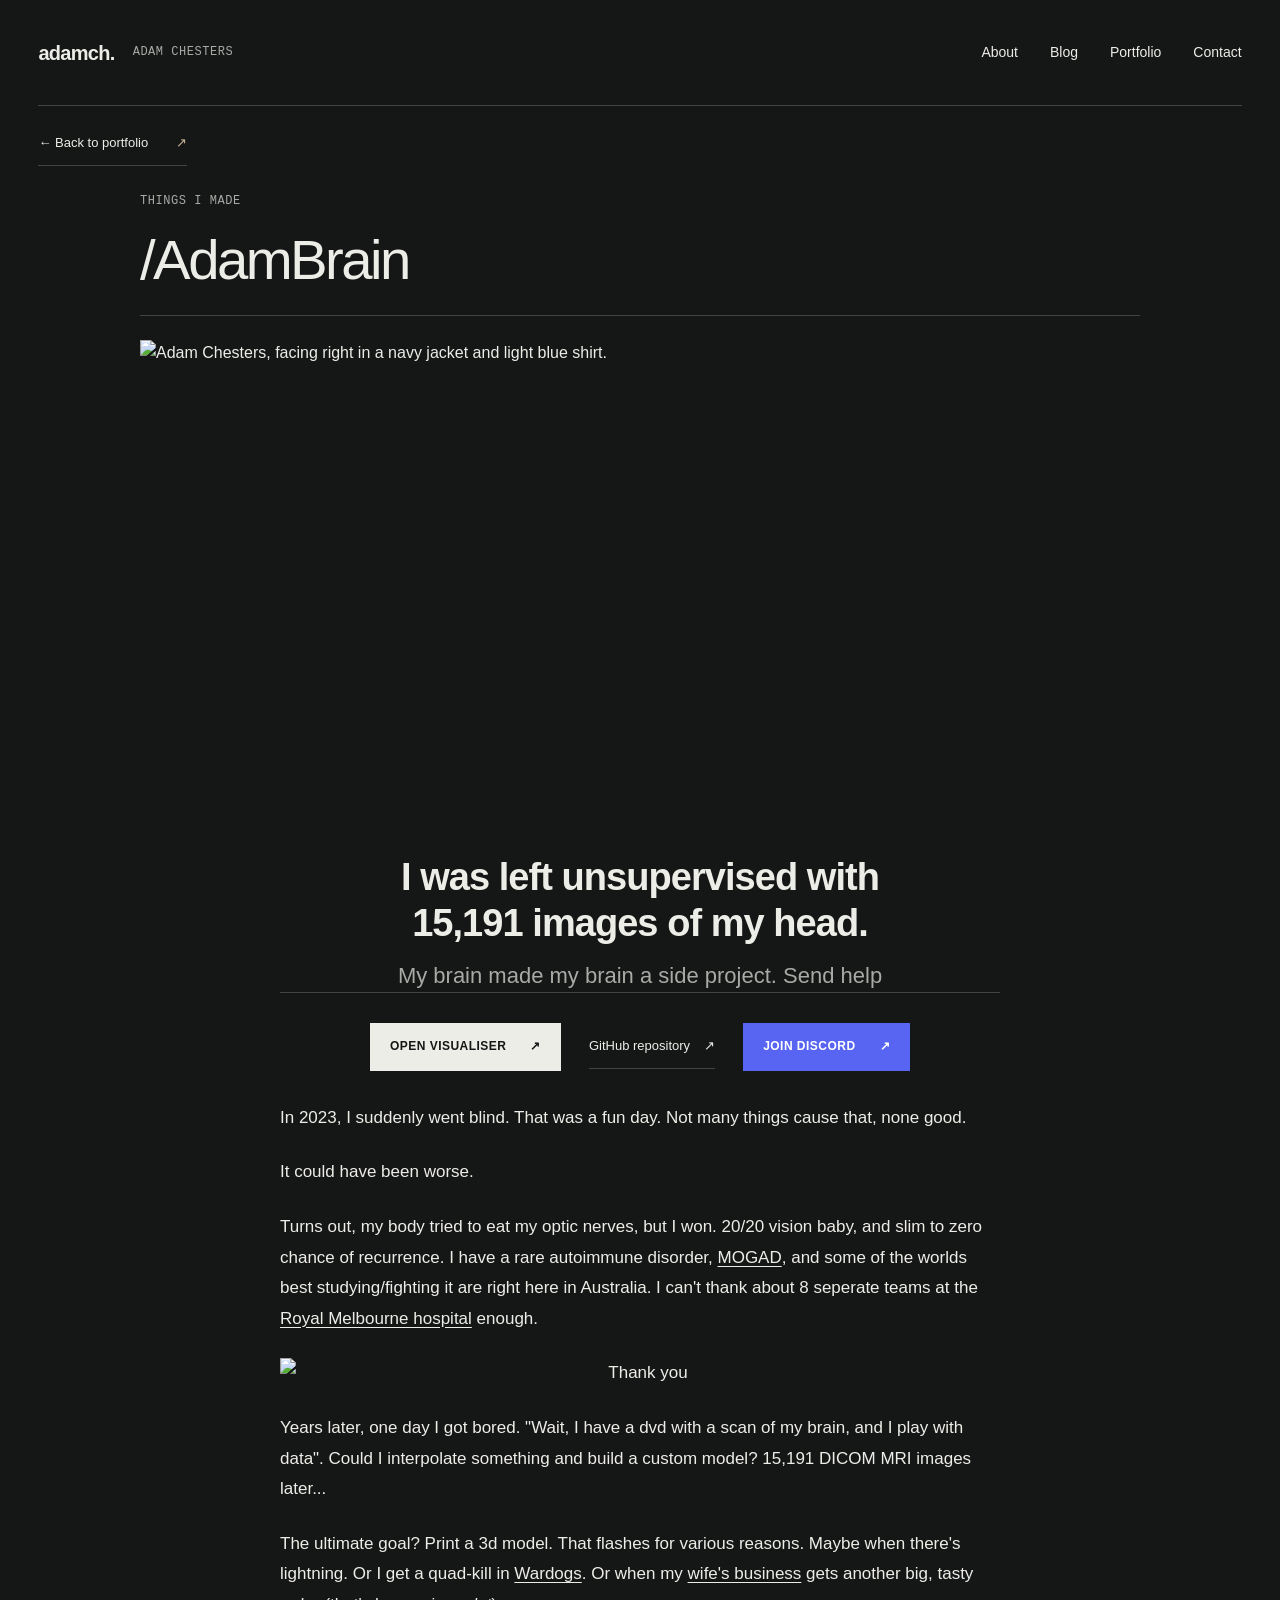
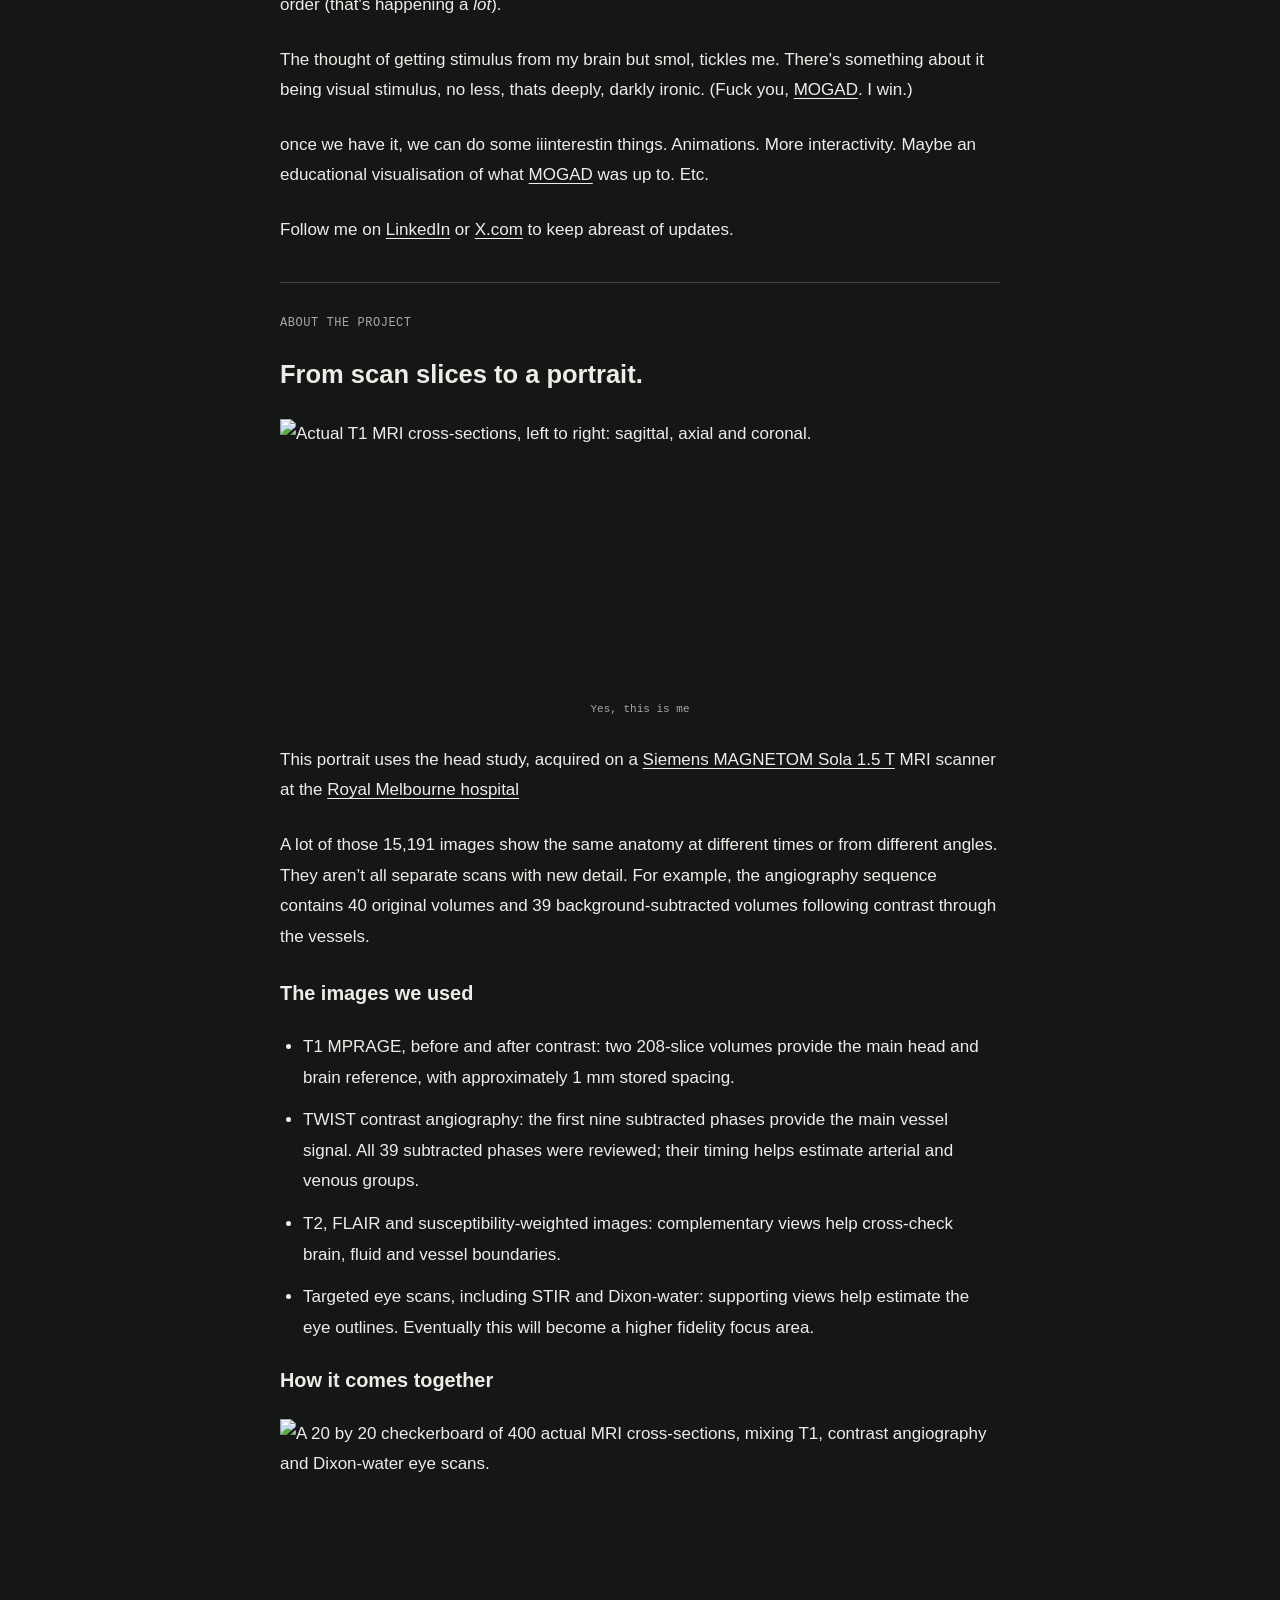
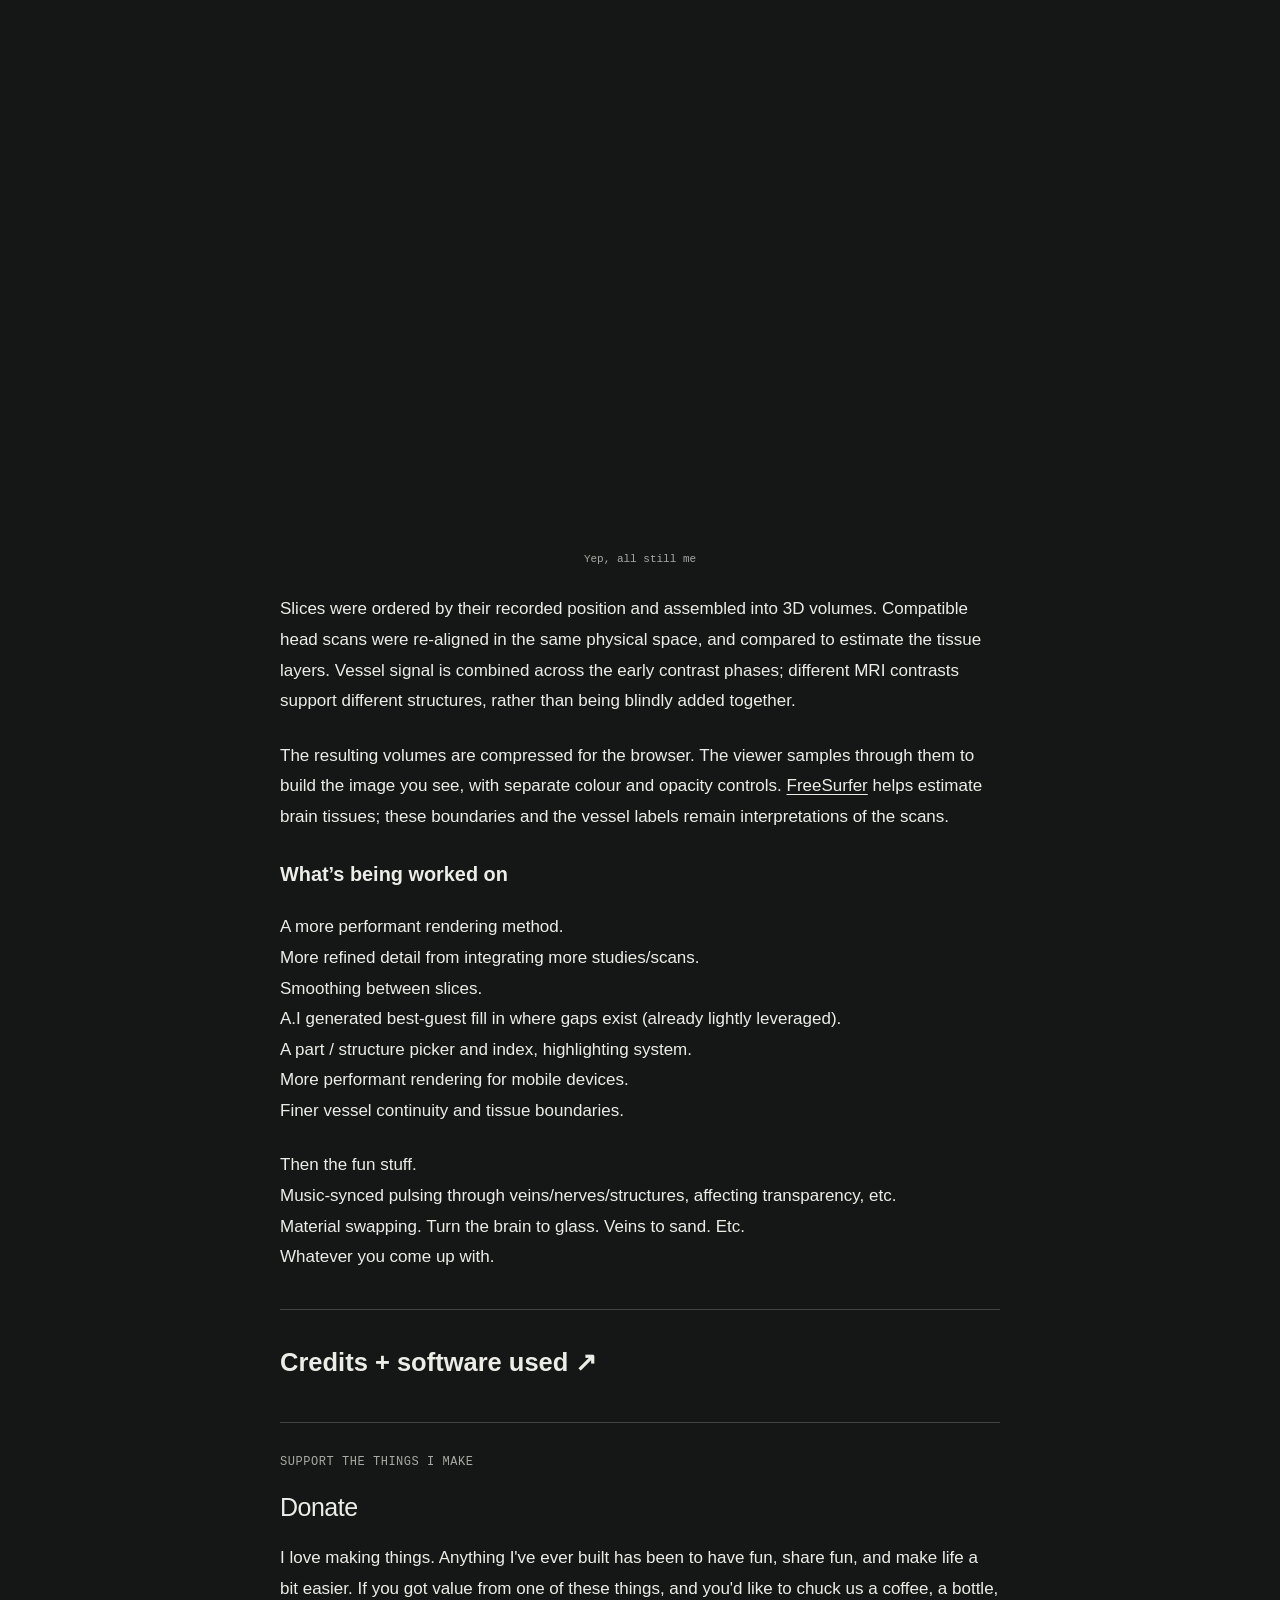
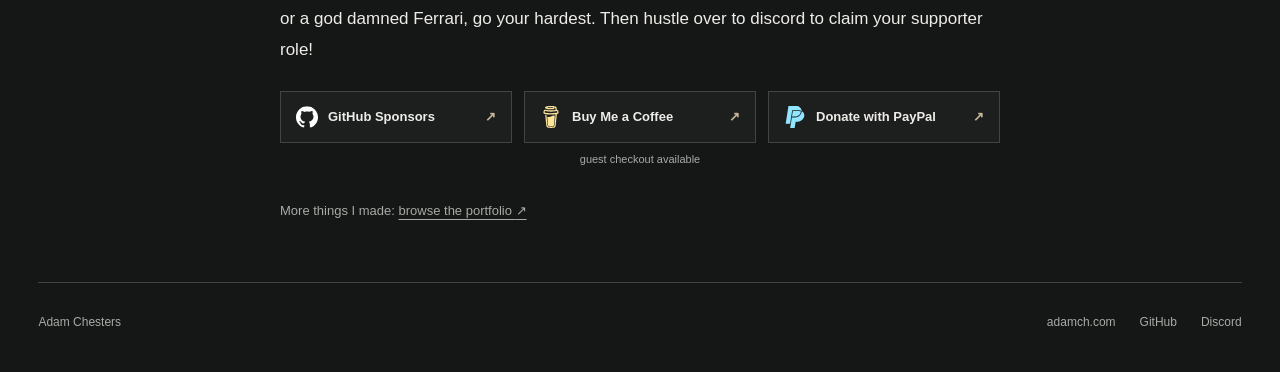
==== commit 1bf3b2db: "Update landing introduction and mosaic wings; return About to home" ====
--- a/web/index.html
+++ b/web/index.html
@@ -19,7 +19,7 @@
   <meta name="twitter:image" content="https://brain.adamch.com/assets/brain-social-x.jpg?v=100.1">
   <meta name="twitter:card" content="summary_large_image">
   <link rel="icon" href="data:,">
-  <link rel="stylesheet" href="./landing.css?v=091.1">
+  <link rel="stylesheet" href="./landing.css?v=105.2">
 </head>
 <body>
   <a class="skip-link" href="#main">Skip to content</a>
@@ -42,7 +42,8 @@
             <a href="/viewer" aria-label="Open Adambrain visualiser"><video id="cover-video" autoplay muted loop playsinline preload="metadata" poster="./assets/brain-oblique-hold.png?v=091.1" width="320" height="320" aria-label="An oblique view rotating gently as skin and bone fade away, pause, and return."><source src="./assets/brain-cover-loop.webm?v=091.1" type="video/webm"><source src="./assets/brain-cover-loop.mp4?v=091.1" type="video/mp4"><img src="./assets/brain-oblique-hold.png" width="320" height="320" alt="An oblique view of the MRI-derived brain."></video><img id="cover-gif" hidden data-src="./assets/brain-cover-loop.gif?v=091.1" width="320" height="320" alt="An oblique view rotating as skin and bone fade away, pause, and return."></a>
           </figure>
           </div>
-          <p class="standfirst">I built a portrait of my brain, from MRI scans.</p>
+          <p class="standfirst">I was left unsupervised with 15,191 images of my head.</p>
+          <p class="hero-subtext">My brain made my brain a side project. Send help</p>
         </div>
         <div class="article-body">
 
--- a/web/landing.css
+++ b/web/landing.css
@@ -21,3 +21,12 @@
 .mri-banner{margin:0 0 26px}.mri-banner img{display:block;width:100%;height:auto}.mri-banner figcaption,.mri-mosaic figcaption{text-align:center}
 
 .mri-mosaic{margin:0 0 26px}.mri-mosaic img{display:block;width:100%;height:auto;aspect-ratio:1}
+
+/* Mosaic wings and introduction. */
+
+body::before{content:"";position:fixed;inset:0;pointer-events:none;--wing:max(22px,calc((100% - 1000px)/2));background:url("./assets/brain-mri-mosaic-mirrored.svg?v=105.2") left top/1440px 1440px repeat;opacity:1;mask-image:linear-gradient(to right,rgba(0,0,0,.96) 0%,rgba(0,0,0,.90) calc(var(--wing)*.15),rgba(0,0,0,.68) calc(var(--wing)*.35),rgba(0,0,0,.36) calc(var(--wing)*.55),rgba(0,0,0,.12) calc(var(--wing)*.75),rgba(0,0,0,.025) calc(var(--wing)*.90),transparent var(--wing),transparent calc(100% - var(--wing)),rgba(0,0,0,.025) calc(100% - var(--wing)*.90),rgba(0,0,0,.12) calc(100% - var(--wing)*.75),rgba(0,0,0,.36) calc(100% - var(--wing)*.55),rgba(0,0,0,.68) calc(100% - var(--wing)*.35),rgba(0,0,0,.90) calc(100% - var(--wing)*.15),rgba(0,0,0,.96) 100%)}
+.site-shell{position:relative}
+.article-hero .standfirst{color:var(--ink);font-size:clamp(25px,3vw,38px);font-weight:600;line-height:1.22;letter-spacing:-.025em;border-top:0;padding-top:0;max-width:880px;margin:30px 0 12px;text-wrap:balance}
+.article-hero{padding-bottom:0}
+.hero-subtext{color:var(--muted);font-size:clamp(17px,1.8vw,22px);line-height:1.5;text-align:center;margin:0;text-wrap:balance}
+@media(max-width:650px){.article-hero .standfirst{margin-top:24px;font-size:27px}.hero-subtext{font-size:18px}}
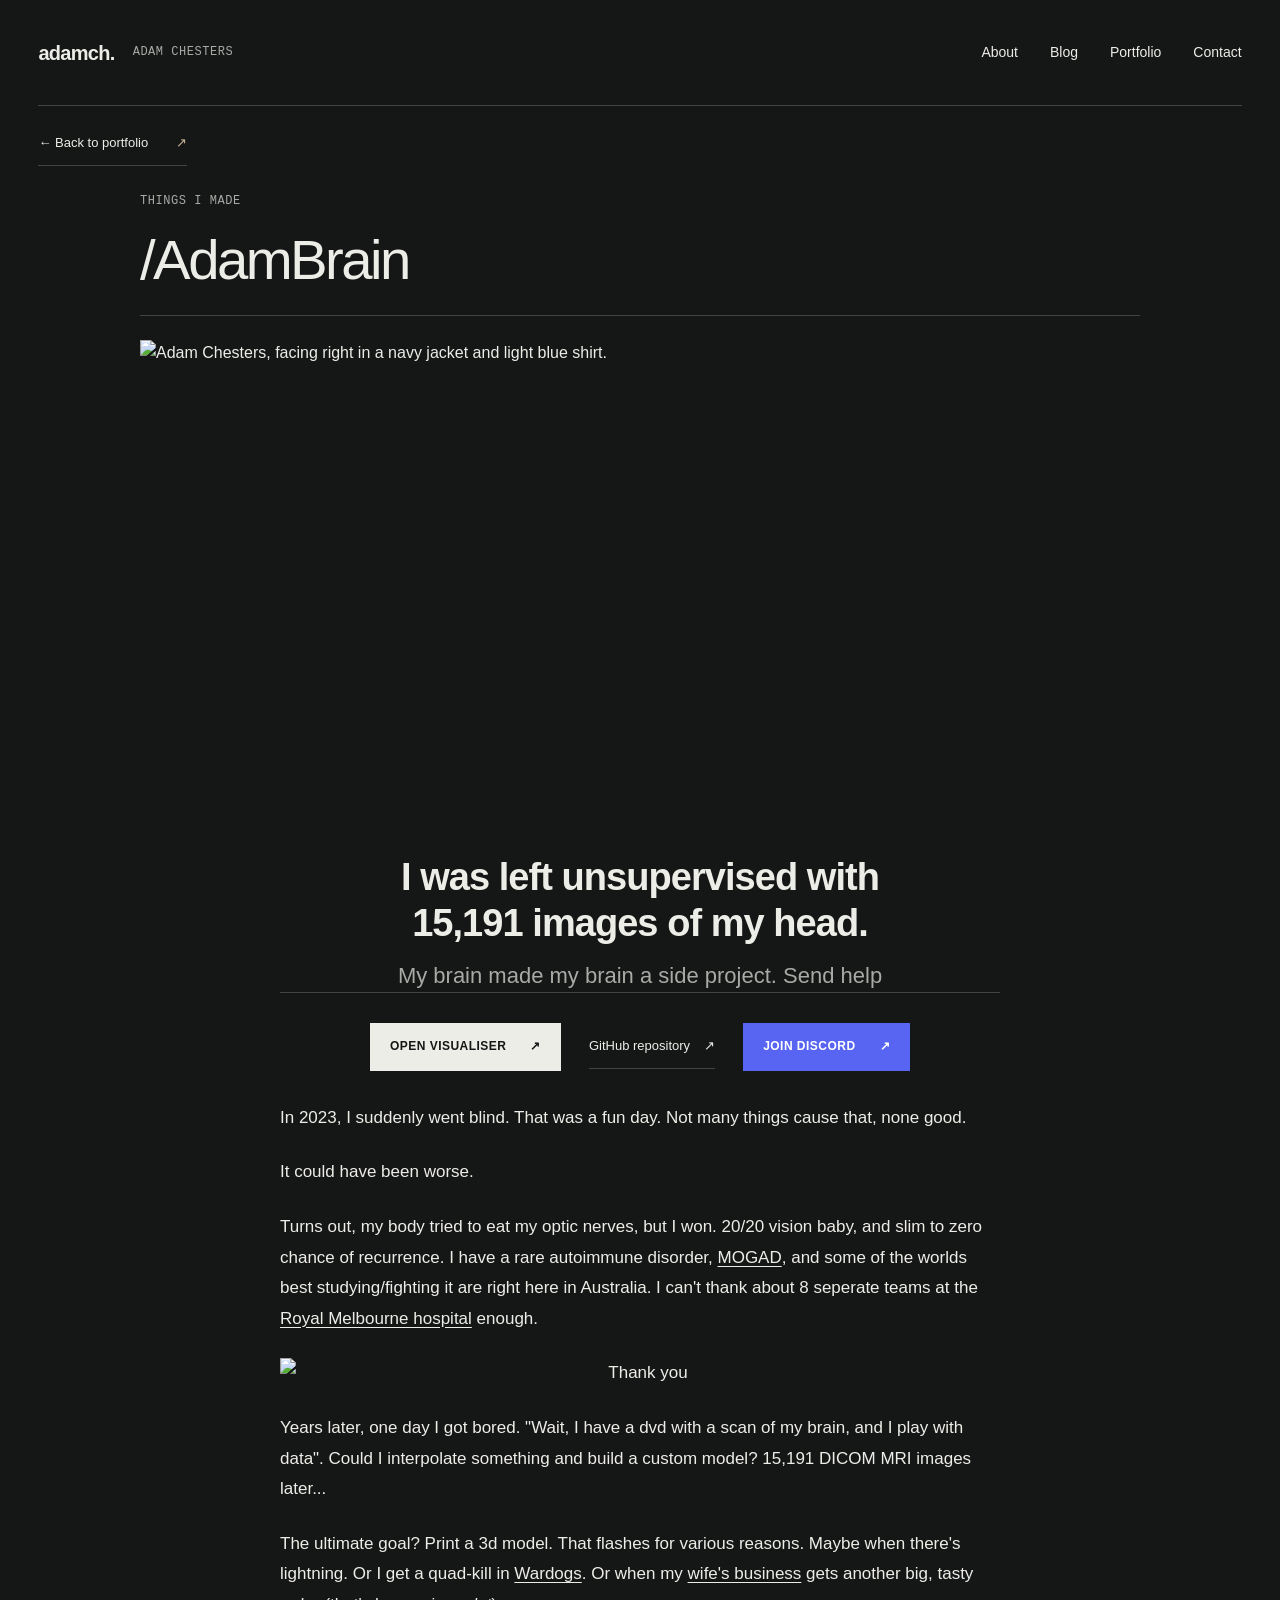
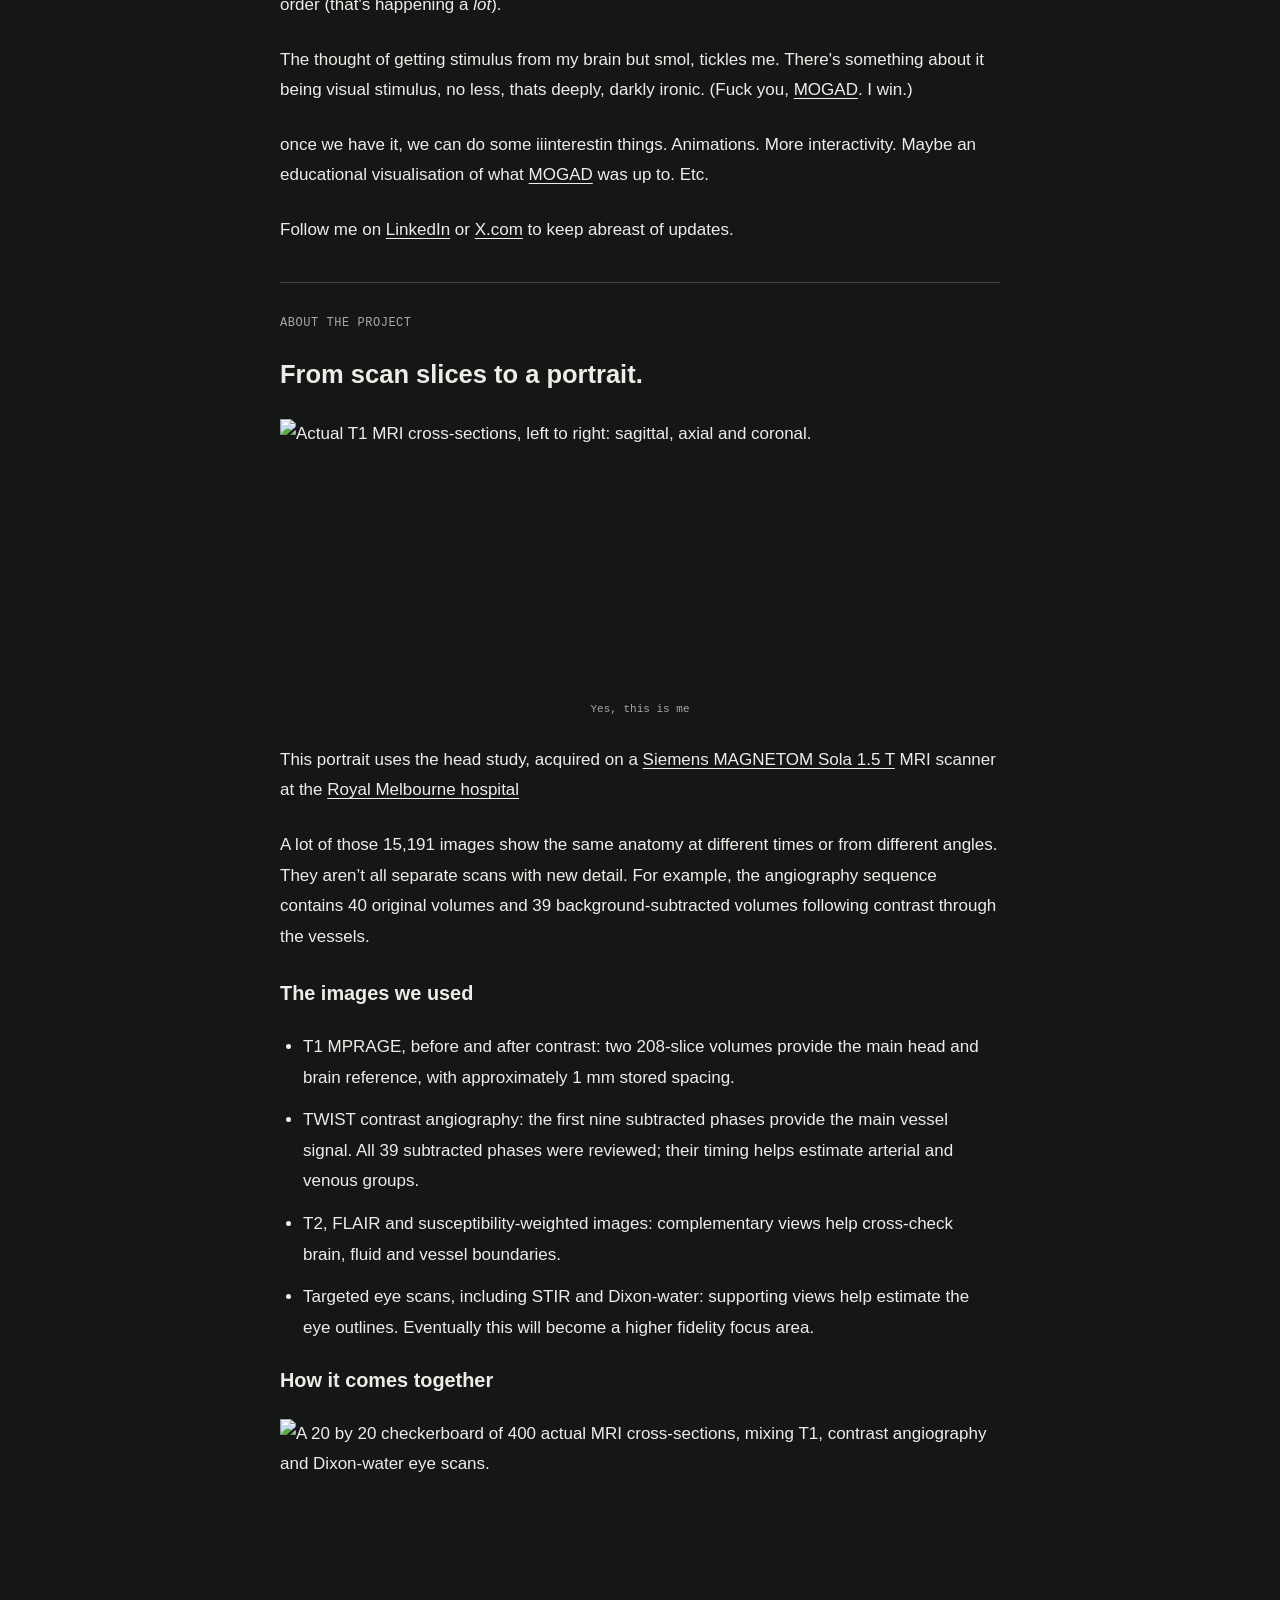
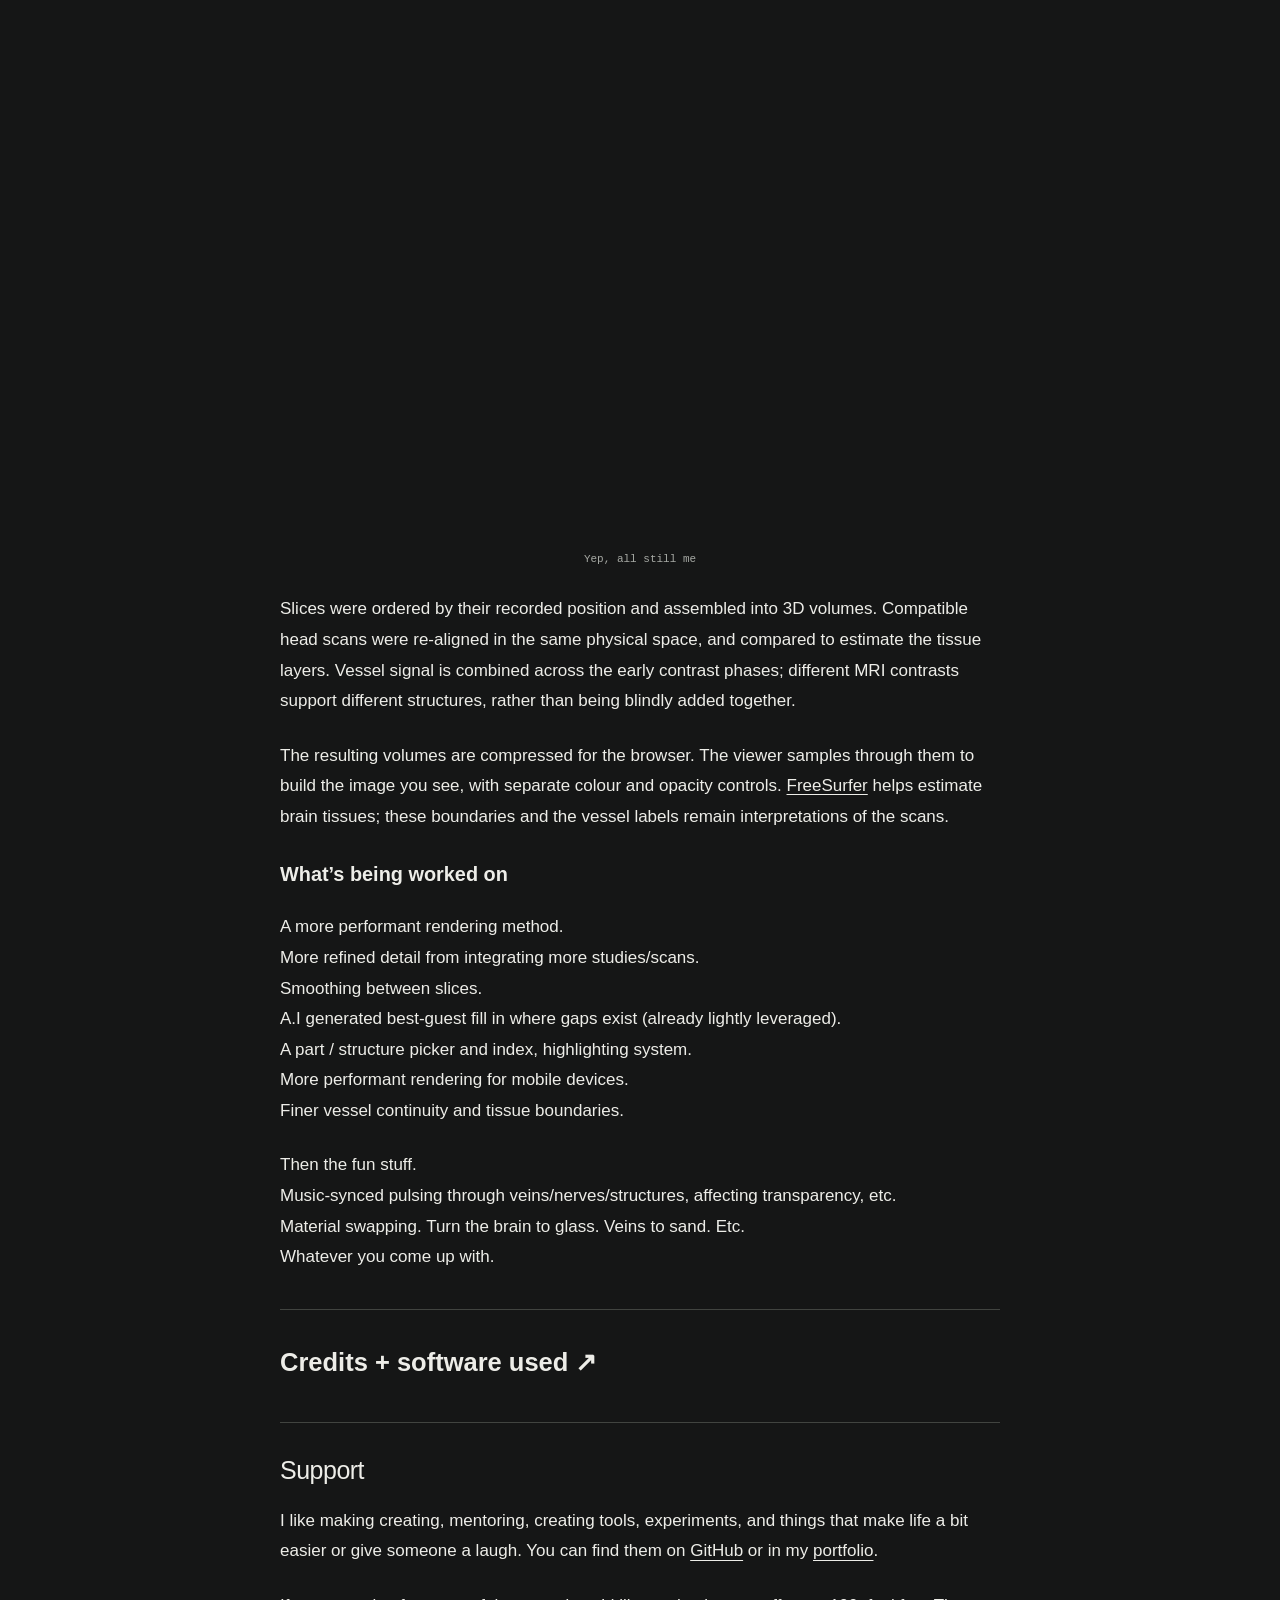
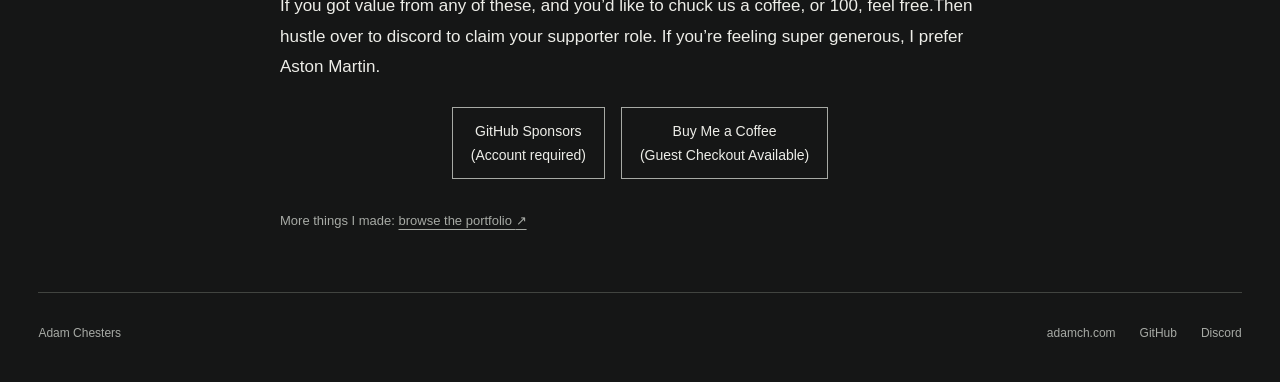
==== commit 92e8702d: "Replace donation section with website Support copy and buttons" ====
--- a/web/index.html
+++ b/web/index.html
@@ -19,7 +19,7 @@
   <meta name="twitter:image" content="https://brain.adamch.com/assets/brain-social-x.jpg?v=100.1">
   <meta name="twitter:card" content="summary_large_image">
   <link rel="icon" href="data:,">
-  <link rel="stylesheet" href="./landing.css?v=105.2">
+  <link rel="stylesheet" href="./landing.css?v=106.1">
 </head>
 <body>
   <a class="skip-link" href="#main">Skip to content</a>
@@ -94,23 +94,14 @@
             <h2 id="credits-title"><a href="./credits.html">Credits + software used <span aria-hidden="true">↗</span></a></h2>
           </section>
           <section id="support" class="support" aria-labelledby="support-title">
-            <p class="eyebrow">SUPPORT THE THINGS I MAKE</p>
-            <h2 id="support-title">Donate</h2>
-            <p>I love making things. Anything I&#x27;ve ever built has been to have fun, share fun, and make life a bit easier. If you got value from one of these things, and you&#x27;d like to chuck us a coffee, a bottle, or a god damned Ferrari, go your hardest. Then hustle over to discord to claim your supporter role!</p>
-            <ul class="donation-links"><li><a class="donation-button github" href="https://github.com/sponsors/AdamChesters"><svg viewBox="0 0 98 96" fill="none" xmlns="http://www.w3.org/2000/svg" aria-hidden="true" focusable="false">
-<g clip-path="url(#clip0_730_27136)">
-<path d="M41.4395 69.3848C28.8066 67.8535 19.9062 58.7617 19.9062 46.9902C19.9062 42.2051 21.6289 37.0371 24.5 33.5918C23.2559 30.4336 23.4473 23.7344 24.8828 20.959C28.7109 20.4805 33.8789 22.4902 36.9414 25.2656C40.5781 24.1172 44.4062 23.543 49.0957 23.543C53.7852 23.543 57.6133 24.1172 61.0586 25.1699C64.0254 22.4902 69.2891 20.4805 73.1172 20.959C74.457 23.543 74.6484 30.2422 73.4043 33.4961C76.4668 37.1328 78.0937 42.0137 78.0937 46.9902C78.0937 58.7617 69.1934 67.6621 56.3691 69.2891C59.623 71.3945 61.8242 75.9883 61.8242 81.252L61.8242 91.2051C61.8242 94.0762 64.2168 95.7031 67.0879 94.5547C84.4102 87.9512 98 70.6289 98 49.1914C98 22.1074 75.9883 6.69539e-07 48.9043 4.309e-07C21.8203 1.92261e-07 -1.9479e-07 22.1074 -4.3343e-07 49.1914C-6.20631e-07 70.4375 13.4941 88.0469 31.6777 94.6504C34.2617 95.6074 36.75 93.8848 36.75 91.3008L36.75 83.6445C35.4102 84.2188 33.6875 84.6016 32.1562 84.6016C25.8398 84.6016 22.1074 81.1563 19.4277 74.7441C18.375 72.1602 17.2266 70.6289 15.0254 70.3418C13.877 70.2461 13.4941 69.7676 13.4941 69.1934C13.4941 68.0449 15.4082 67.1836 17.3223 67.1836C20.0977 67.1836 22.4902 68.9063 24.9785 72.4473C26.8926 75.2227 28.9023 76.4668 31.2949 76.4668C33.6875 76.4668 35.2187 75.6055 37.4199 73.4043C39.0469 71.7773 40.291 70.3418 41.4395 69.3848Z" fill="white"/>
-</g>
-<defs>
-<clipPath id="clip0_730_27136">
-<rect width="98" height="96" fill="white"/>
-</clipPath>
-</defs>
-</svg>
-<span>GitHub Sponsors</span><span class="arrow" aria-hidden="true">↗</span></a></li>
-<li><a class="donation-button buymeacoffee" href="https://buymeacoffee.com/adamch"><svg viewBox="0 0 24 24" xmlns="http://www.w3.org/2000/svg" aria-hidden="true" focusable="false"><path d="M20.216 6.415l-.132-.666c-.119-.598-.388-1.163-1.001-1.379-.197-.069-.42-.098-.57-.241-.152-.143-.196-.366-.231-.572-.065-.378-.125-.756-.192-1.133-.057-.325-.102-.69-.25-.987-.195-.4-.597-.634-.996-.788a5.723 5.723 0 00-.626-.194c-1-.263-2.05-.36-3.077-.416a25.834 25.834 0 00-3.7.062c-.915.083-1.88.184-2.75.5-.318.116-.646.256-.888.501-.297.302-.393.77-.177 1.146.154.267.415.456.692.58.36.162.737.284 1.123.366 1.075.238 2.189.331 3.287.37 1.218.05 2.437.01 3.65-.118.299-.033.598-.073.896-.119.352-.054.578-.513.474-.834-.124-.383-.457-.531-.834-.473-.466.074-.96.108-1.382.146-1.177.08-2.358.082-3.536.006a22.228 22.228 0 01-1.157-.107c-.086-.01-.18-.025-.258-.036-.243-.036-.484-.08-.724-.13-.111-.027-.111-.185 0-.212h.005c.277-.06.557-.108.838-.147h.002c.131-.009.263-.032.394-.048a25.076 25.076 0 013.426-.12c.674.019 1.347.067 2.017.144l.228.031c.267.04.533.088.798.145.392.085.895.113 1.07.542.055.137.08.288.111.431l.319 1.484a.237.237 0 01-.199.284h-.003c-.037.006-.075.01-.112.015a36.704 36.704 0 01-4.743.295 37.059 37.059 0 01-4.699-.304c-.14-.017-.293-.042-.417-.06-.326-.048-.649-.108-.973-.161-.393-.065-.768-.032-1.123.161-.29.16-.527.404-.675.701-.154.316-.199.66-.267 1-.069.34-.176.707-.135 1.056.087.753.613 1.365 1.37 1.502a39.69 39.69 0 0011.343.376.483.483 0 01.535.53l-.071.697-1.018 9.907c-.041.41-.047.832-.125 1.237-.122.637-.553 1.028-1.182 1.171-.577.131-1.165.2-1.756.205-.656.004-1.31-.025-1.966-.022-.699.004-1.556-.06-2.095-.58-.475-.458-.54-1.174-.605-1.793l-.731-7.013-.322-3.094c-.037-.351-.286-.695-.678-.678-.336.015-.718.3-.678.679l.228 2.185.949 9.112c.147 1.344 1.174 2.068 2.446 2.272.742.12 1.503.144 2.257.156.966.016 1.942.053 2.892-.122 1.408-.258 2.465-1.198 2.616-2.657.34-3.332.683-6.663 1.024-9.995l.215-2.087a.484.484 0 01.39-.426c.402-.078.787-.212 1.074-.518.455-.488.546-1.124.385-1.766zm-1.478.772c-.145.137-.363.201-.578.233-2.416.359-4.866.54-7.308.46-1.748-.06-3.477-.254-5.207-.498-.17-.024-.353-.055-.47-.18-.22-.236-.111-.71-.054-.995.052-.26.152-.609.463-.646.484-.057 1.046.148 1.526.22.577.088 1.156.159 1.737.212 2.48.226 5.002.19 7.472-.14.45-.06.899-.13 1.345-.21.399-.072.84-.206 1.08.206.166.281.188.657.162.974a.544.544 0 01-.169.364zm-6.159 3.9c-.862.37-1.84.788-3.109.788a5.884 5.884 0 01-1.569-.217l.877 9.004c.065.78.717 1.38 1.5 1.38 0 0 1.243.065 1.658.065.447 0 1.786-.065 1.786-.065.783 0 1.434-.6 1.499-1.38l.94-9.95a3.996 3.996 0 00-1.322-.238c-.826 0-1.491.284-2.26.613z"/></svg><span>Buy Me a Coffee</span><span class="arrow" aria-hidden="true">↗</span></a><small class="donation-note">guest checkout available</small></li>
-<li><a class="donation-button paypal" href="https://www.paypal.com/donate/?business=KLHSZPXTSVSAU&amp;no_recurring=0&amp;item_name=I%27ve+donated+to+lots+of+small+creators+for+their+useful+little+tools%2C+now+I+create+them.+Dig+one?+I%27d+love+your+support.&amp;currency_code=AUD"><svg viewBox="0 0 24 24" xmlns="http://www.w3.org/2000/svg" aria-hidden="true" focusable="false"><path d="M15.607 4.653H8.941L6.645 19.251H1.82L4.862 0h7.995c3.754 0 6.375 2.294 6.473 5.513-.648-.478-2.105-.86-3.722-.86m6.57 5.546c0 3.41-3.01 6.853-6.958 6.853h-2.493L11.595 24H6.74l1.845-11.538h3.592c4.208 0 7.346-3.634 7.153-6.949a5.24 5.24 0 0 1 2.848 4.686M9.653 5.546h6.408c.907 0 1.942.222 2.363.541-.195 2.741-2.655 5.483-6.441 5.483H8.714Z"/></svg><span>Donate with PayPal</span><span class="arrow" aria-hidden="true">↗</span></a></li></ul>
-          </section>
+<h2 id="support-title">Support</h2>
+<p>I like making creating, mentoring, creating tools, experiments, and things that make life a bit easier or give someone a laugh. You can find them on <a href="https://github.com/AdamChesters?tab=repositories">GitHub</a> or in my <a href="https://adamch.com/portfolio/">portfolio</a>.</p>
+<p>If you got value from any of these, and you’d like to chuck us a coffee, or 100, feel free.Then hustle over to discord to claim your supporter role. If you’re feeling super generous, I prefer Aston Martin.</p>
+<ul class="donation-links">
+<li><a class="donation-button" href="https://github.com/sponsors/AdamChesters">GitHub Sponsors<span class="support-button-note">(Account required)</span></a></li>
+<li><a class="donation-button" href="https://buymeacoffee.com/adamch">Buy Me a Coffee<span class="support-button-note">(Guest Checkout Available)</span></a></li>
+</ul>
+</section>
           <p class="other-projects">More things I made: <a href="https://adamch.com/portfolio/">browse the portfolio <span aria-hidden="true">↗</span></a></p>
         </div>
       </article>
--- a/web/landing.css
+++ b/web/landing.css
@@ -30,3 +30,6 @@
 .article-hero{padding-bottom:0}
 .hero-subtext{color:var(--muted);font-size:clamp(17px,1.8vw,22px);line-height:1.5;text-align:center;margin:0;text-wrap:balance}
 @media(max-width:650px){.article-hero .standfirst{margin-top:24px;font-size:27px}.hero-subtext{font-size:18px}}
+
+/* Support section. */
+.support>p a{text-decoration:underline;text-underline-offset:4px}.support .donation-links{justify-content:center;margin:24px 0;gap:16px}.support .donation-links li{flex:0 1 auto}.support .donation-button{flex-direction:column;gap:2px;justify-content:center;padding:12px 18px;min-height:70px;background:transparent;text-align:center;font-size:14px;font-weight:400;border-color:var(--muted)}.support .donation-button:hover{background:var(--panel);border-color:var(--accent)}.support-button-note{display:block}.support .donation-links li a{height:100%}@media(max-width:650px){.support .donation-links{align-items:stretch}.support .donation-links li{flex:auto}}
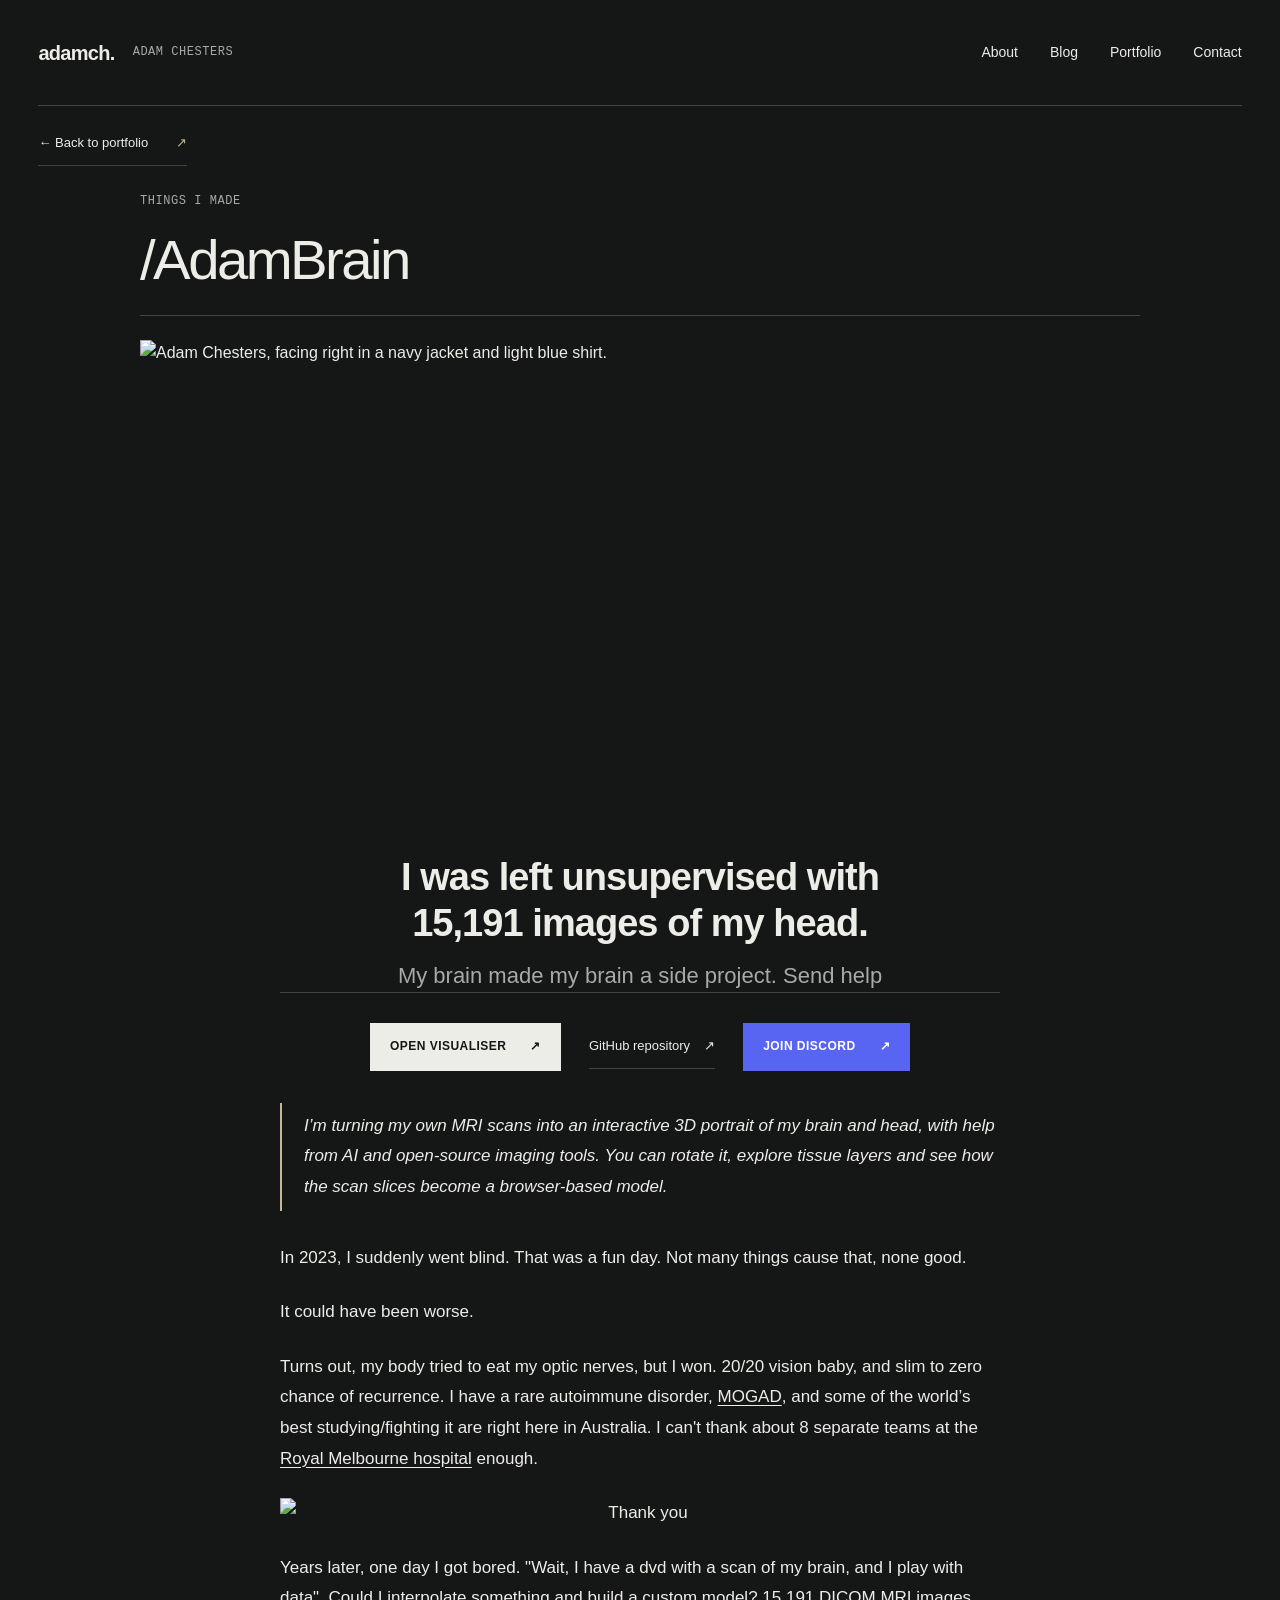
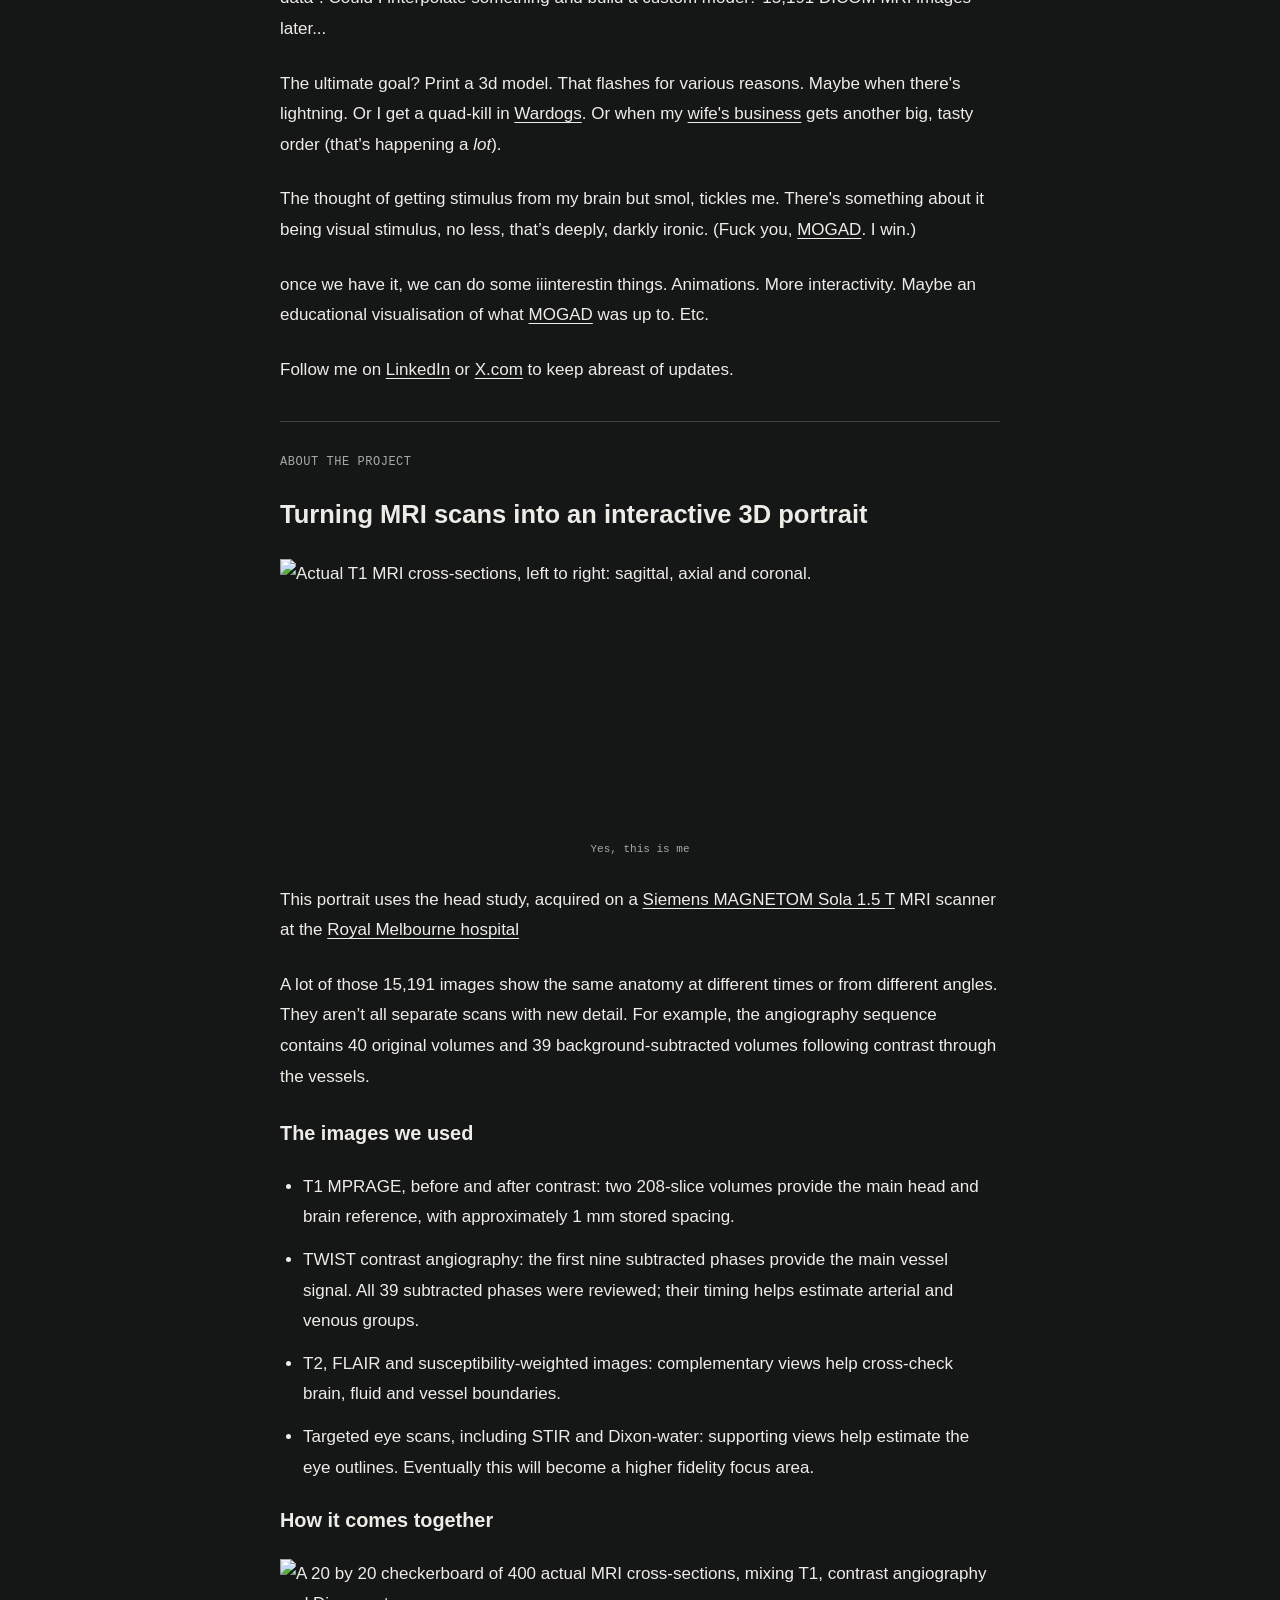
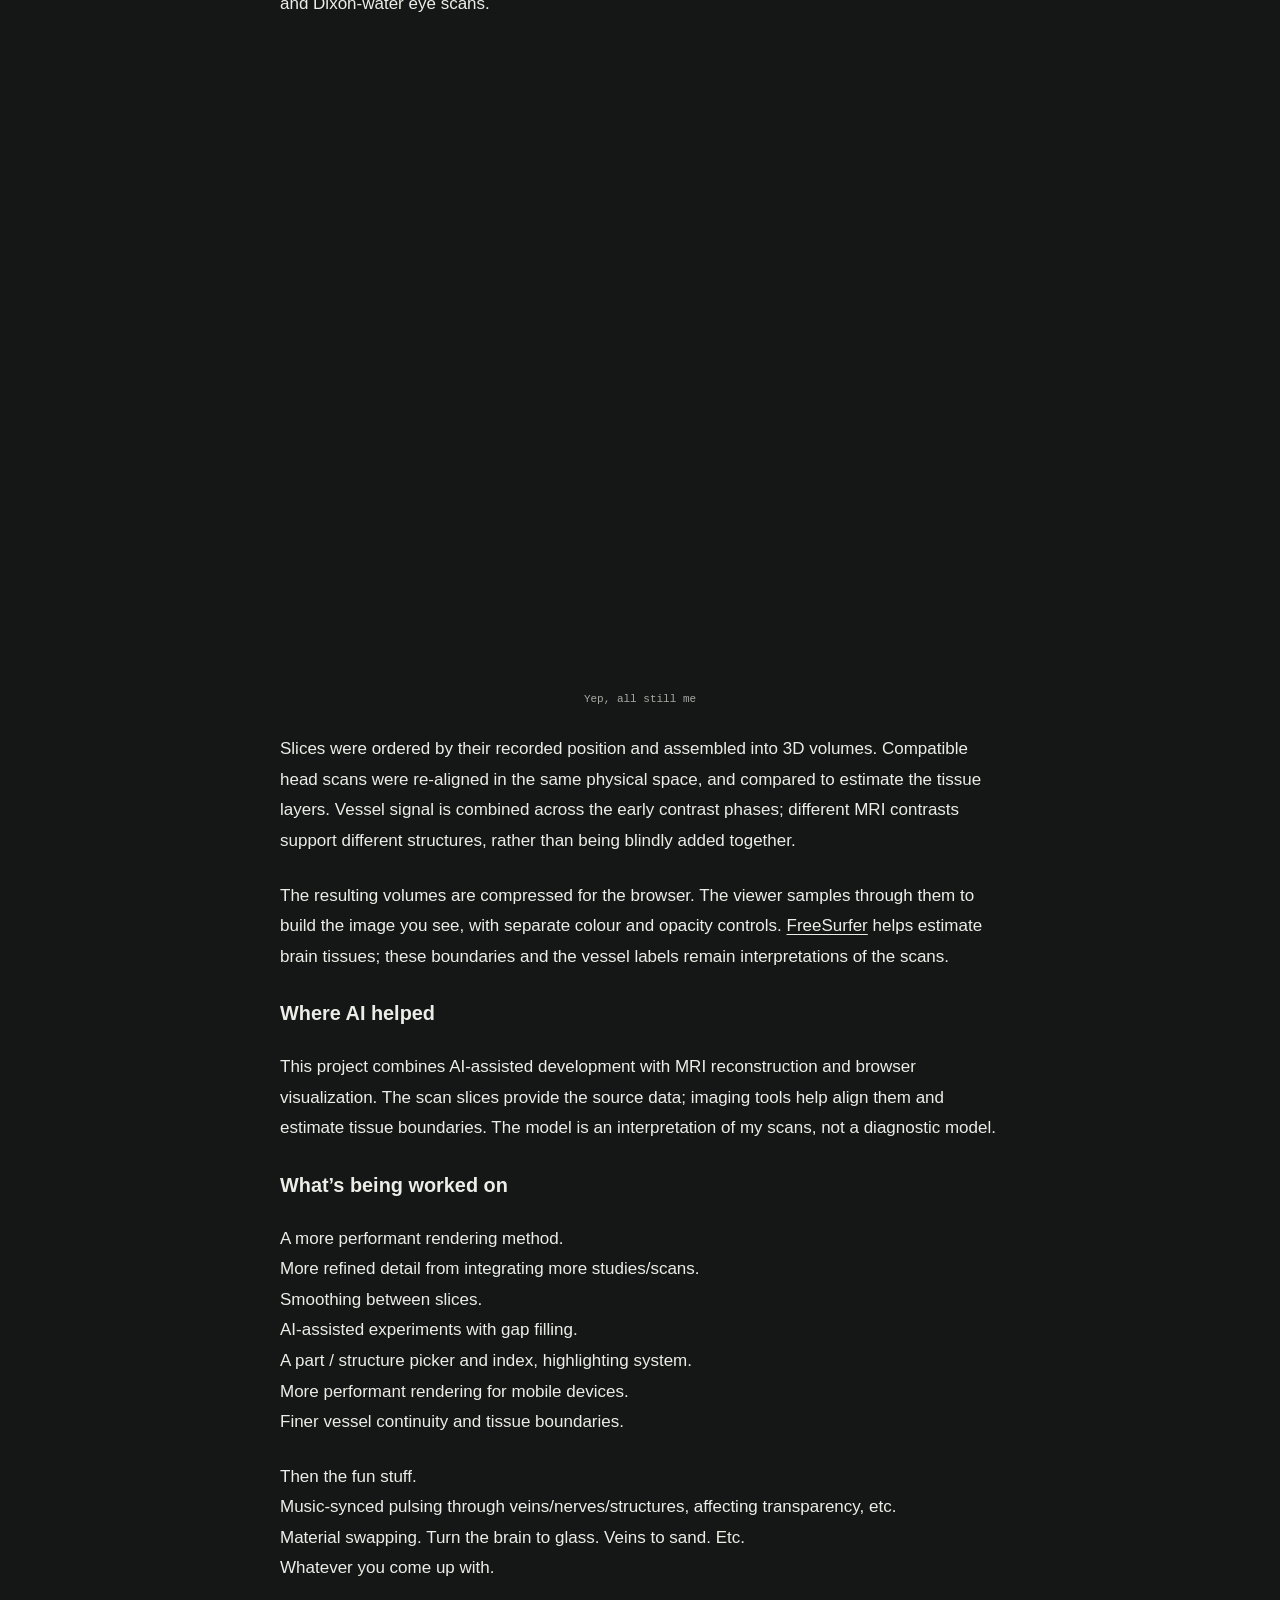
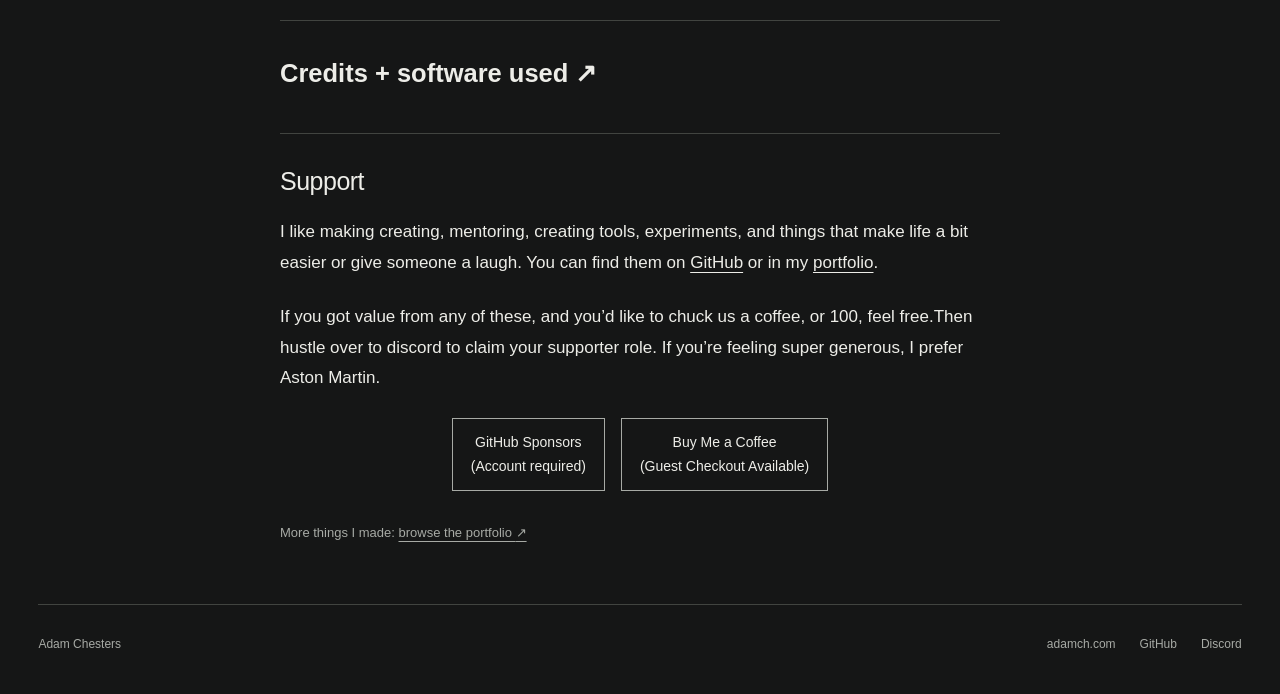
==== commit e8a8fe78: "Clarify MRI project copy and improve search and social metadata" ====
--- a/web/index.html
+++ b/web/index.html
@@ -5,21 +5,25 @@
   <meta name="viewport" content="width=device-width,initial-scale=1">
   <meta name="color-scheme" content="dark">
   <meta name="theme-color" content="#151616">
-  <title>/AdamBrain | Adam Chesters</title>
-  <meta name="description" content="I was left unsupervised with 15,191 images of my head. Explore the interactive viewer.">
+  <link rel="icon" href="data:,">
+  <link rel="stylesheet" href="./landing.css?v=107.2">
+  <title>AdamBrain: An AI-assisted 3D portrait from MRI scans</title>
+  <meta name="description" content="Explore Adam Chesters’ MRI-derived brain and head in an interactive 3D viewer. A personal project combining AI, medical imaging and browser visualization.">
   <link rel="canonical" href="https://brain.adamch.com/">
   <meta property="og:type" content="website">
-  <meta property="og:title" content="/AdamBrain | Adam Chesters">
-  <meta property="og:description" content="I was left unsupervised with 15,191 images of my head. My brain made my brain a side project. Send help">
+  <meta property="og:site_name" content="AdamBrain">
+  <meta property="og:title" content="AdamBrain: An AI-assisted 3D portrait from MRI scans">
+  <meta property="og:description" content="Explore Adam Chesters’ MRI-derived brain and head in an interactive 3D viewer. A personal project combining AI, medical imaging and browser visualization.">
   <meta property="og:url" content="https://brain.adamch.com/">
   <meta property="og:image" content="https://brain.adamch.com/assets/brain-social-linkedin.jpg?v=100.1">
   <meta property="og:image:width" content="1200">
   <meta property="og:image:height" content="627">
-  <meta property="og:image:alt" content="//AdamBrain: I was left unsupervised with 15,191 images of my head. Interactive viewer at brain.adamch.com.">
+  <meta property="og:image:alt" content="Adam Chesters beside a 3D portrait reconstructed from his MRI scans.">
+  <meta name="twitter:card" content="summary_large_image">
+  <meta name="twitter:title" content="AdamBrain: An AI-assisted 3D portrait from MRI scans">
+  <meta name="twitter:description" content="Explore Adam Chesters’ MRI-derived brain and head in an interactive 3D viewer. A personal project combining AI, medical imaging and browser visualization.">
   <meta name="twitter:image" content="https://brain.adamch.com/assets/brain-social-x.jpg?v=100.1">
-  <meta name="twitter:card" content="summary_large_image">
-  <link rel="icon" href="data:,">
-  <link rel="stylesheet" href="./landing.css?v=106.1">
+  <meta name="twitter:image:alt" content="Adam Chesters beside a 3D portrait reconstructed from his MRI scans.">
 </head>
 <body>
   <a class="skip-link" href="#main">Skip to content</a>
@@ -39,29 +43,29 @@
           <div class="portrait-pair">
             <figure class="portrait-photo"><img src="./assets/adam-photo-square.webp?v=091.1" width="650" height="650" fetchpriority="high" alt="Adam Chesters, facing right in a navy jacket and light blue shirt."></figure>
           <figure class="article-cover">
-            <a href="/viewer" aria-label="Open Adambrain visualiser"><video id="cover-video" autoplay muted loop playsinline preload="metadata" poster="./assets/brain-oblique-hold.png?v=091.1" width="320" height="320" aria-label="An oblique view rotating gently as skin and bone fade away, pause, and return."><source src="./assets/brain-cover-loop.webm?v=091.1" type="video/webm"><source src="./assets/brain-cover-loop.mp4?v=091.1" type="video/mp4"><img src="./assets/brain-oblique-hold.png" width="320" height="320" alt="An oblique view of the MRI-derived brain."></video><img id="cover-gif" hidden data-src="./assets/brain-cover-loop.gif?v=091.1" width="320" height="320" alt="An oblique view rotating as skin and bone fade away, pause, and return."></a>
+            <a href="/studio031/" aria-label="Open Adambrain visualiser"><video id="cover-video" autoplay muted loop playsinline preload="metadata" poster="./assets/brain-oblique-hold.png?v=091.1" width="320" height="320" aria-label="An oblique view rotating gently as skin and bone fade away, pause, and return."><source src="./assets/brain-cover-loop.webm?v=091.1" type="video/webm"><source src="./assets/brain-cover-loop.mp4?v=091.1" type="video/mp4"><img src="./assets/brain-oblique-hold.png" width="320" height="320" alt="An oblique view of the MRI-derived brain."></video><img id="cover-gif" hidden data-src="./assets/brain-cover-loop.gif?v=091.1" width="320" height="320" alt="An oblique view rotating as skin and bone fade away, pause, and return."></a>
           </figure>
           </div>
           <p class="standfirst">I was left unsupervised with 15,191 images of my head.</p>
           <p class="hero-subtext">My brain made my brain a side project. Send help</p>
         </div>
         <div class="article-body">
-
-          <div class="viewer-actions"><a class="button primary" href="/viewer">Open visualiser <span aria-hidden="true">↗</span></a><a class="text-link" href="https://github.com/AdamChesters/adambrain">GitHub repository <span aria-hidden="true">↗</span></a><a class="button discord" href="https://discord.gg/fs4WyaQPA">Join Discord <span aria-hidden="true">↗</span></a></div>
+          <div class="viewer-actions"><a class="button primary" href="/studio031/">Open visualiser <span aria-hidden="true">↗</span></a><a class="text-link" href="https://github.com/AdamChesters/adambrain">GitHub repository <span aria-hidden="true">↗</span></a><a class="button discord" href="https://discord.gg/fs4WyaQPA">Join Discord <span aria-hidden="true">↗</span></a></div>
           <div class="prose project-story">
+            <blockquote class="project-intro-quote"><p><em>I’m turning my own MRI scans into an interactive 3D portrait of my brain and head, with help from AI and open-source imaging tools. You can rotate it, explore tissue layers and see how the scan slices become a browser-based model.</em></p></blockquote>
             <p>In 2023, I suddenly went blind. That was a fun day. Not many things cause that, none good.</p>
             <p>It could have been worse.</p>
-            <p>Turns out, my body tried to eat my optic nerves, but I won. 20/20 vision baby, and slim to zero chance of recurrence. I have a rare autoimmune disorder, <a href="https://www.msaustralia.org.au/nmosd-and-mogad/myelin-oligodendrocyte-glycoprotein-antibody-disorders/">MOGAD</a>, and some of the worlds best studying/fighting it are right here in Australia. I can&#x27;t thank about 8 seperate teams at the <a href="https://www.thermh.org.au/">Royal Melbourne hospital</a> enough.</p>
+            <p>Turns out, my body tried to eat my optic nerves, but I won. 20/20 vision baby, and slim to zero chance of recurrence. I have a rare autoimmune disorder, <a href="https://www.msaustralia.org.au/nmosd-and-mogad/myelin-oligodendrocyte-glycoprotein-antibody-disorders/">MOGAD</a>, and some of the world’s best studying/fighting it are right here in Australia. I can&#x27;t thank about 8 separate teams at the <a href="https://www.thermh.org.au/">Royal Melbourne hospital</a> enough.</p>
             <p class="reaction-gif"><img src="https://y.getyarn.io/8c882b43-e479-4d65-b14d-5fd8017d6628_text.gif" loading="lazy" alt="Thank you" referrerpolicy="no-referrer"></p>
             <p>Years later, one day I got bored. &quot;Wait, I have a dvd with a scan of my brain, and I play with data&quot;. Could I interpolate something and build a custom model? 15,191 DICOM MRI images later...</p>
             <p>The ultimate goal? Print a 3d model. That flashes for various reasons. Maybe when there&#x27;s lightning. Or I get a quad-kill in <a href="https://www.team17.com/games/wardogs">Wardogs</a>. Or when my <a href="https://justkasz.com">wife&#x27;s business</a> gets another big, tasty order (that&#x27;s happening a <em>lot</em>).</p>
-            <p>The thought of getting stimulus from my brain but smol, tickles me. There&#x27;s something about it being visual stimulus, no less, thats deeply, darkly ironic.  (Fuck you, <a href="https://www.msaustralia.org.au/nmosd-and-mogad/myelin-oligodendrocyte-glycoprotein-antibody-disorders/">MOGAD</a>. I win.)</p>
+            <p>The thought of getting stimulus from my brain but smol, tickles me. There&#x27;s something about it being visual stimulus, no less, that’s deeply, darkly ironic.  (Fuck you, <a href="https://www.msaustralia.org.au/nmosd-and-mogad/myelin-oligodendrocyte-glycoprotein-antibody-disorders/">MOGAD</a>. I win.)</p>
             <p>once we have it, we can do some iiinterestin things. Animations. More interactivity. Maybe an educational visualisation of what <a href="https://www.msaustralia.org.au/nmosd-and-mogad/myelin-oligodendrocyte-glycoprotein-antibody-disorders/">MOGAD</a> was up to. Etc.</p>
             <p>Follow me on <a href="https://www.linkedin.com/in/adamchesters/">LinkedIn</a> or <a href="https://x.com/_AChesters">X.com</a> to keep abreast of updates.</p>
           </div>
           <section id="about" class="about prose" aria-labelledby="about-title">
             <p class="eyebrow">About the project</p>
-            <h2 id="about-title">From scan slices to a portrait.</h2>
+            <h2 id="about-title">Turning MRI scans into an interactive 3D portrait</h2>
             <figure class="mri-banner"><img src="./assets/brain-mri-cross-sections.jpg?v=083.1" width="960" height="360" loading="lazy" alt="Actual T1 MRI cross-sections, left to right: sagittal, axial and coronal."><figcaption>Yes, this is me</figcaption></figure>
             <p>This portrait uses the head study, acquired on a <a href="https://www.siemens-healthineers.com/en-au/magnetic-resonance-imaging/0-35-to-1-5t-mri-scanner/magnetom-sola">Siemens MAGNETOM Sola 1.5 T</a> MRI scanner at the <a href="https://www.thermh.org.au/">Royal Melbourne hospital</a></p>
             <p>A lot of those 15,191 images show the same anatomy at different times or from different angles. They aren’t all separate scans with new detail. For example, the angiography sequence contains 40 original volumes and 39 background-subtracted volumes following contrast through the vessels.</p>
@@ -74,14 +78,15 @@
             </ul>
             <h3>How it comes together</h3>
             <figure class="mri-mosaic"><img src="./assets/brain-mri-mosaic.webp?v=083.1" width="1440" height="1440" loading="lazy" alt="A 20 by 20 checkerboard of 400 actual MRI cross-sections, mixing T1, contrast angiography and Dixon-water eye scans."><figcaption>Yep, all still me</figcaption></figure>
-
             <p>Slices were ordered by their recorded position and assembled into 3D volumes. Compatible head scans were re-aligned in the same physical space, and compared to estimate the tissue layers. Vessel signal is combined across the early contrast phases; different MRI contrasts support different structures, rather than being blindly added together.</p>
             <p>The resulting volumes are compressed for the browser. The viewer samples through them to build the image you see, with separate colour and opacity controls. <a href="https://surfer.nmr.mgh.harvard.edu/">FreeSurfer</a> helps estimate brain tissues; these boundaries and the vessel labels remain interpretations of the scans.</p>
+            <h3>Where AI helped</h3>
+            <p>This project combines AI-assisted development with MRI reconstruction and browser visualization. The scan slices provide the source data; imaging tools help align them and estimate tissue boundaries. The model is an interpretation of my scans, not a diagnostic model.</p>
             <h3>What’s being worked on</h3>
             <p>A more performant rendering method.<br>
               More refined detail from integrating more studies/scans.<br>
               Smoothing between slices.<br>
-              A.I generated best-guest fill in where gaps exist (already lightly leveraged).<br>
+              AI-assisted experiments with gap filling.<br>
               A part / structure picker and index, highlighting system.<br>
               More performant rendering for mobile devices.<br>
               Finer vessel continuity and tissue boundaries.</p>
@@ -91,7 +96,7 @@
               Whatever you come up with.</p>
           </section>
           <section id="credits" class="credits prose" aria-labelledby="credits-title">
-            <h2 id="credits-title"><a href="./credits.html">Credits + software used <span aria-hidden="true">↗</span></a></h2>
+            <h2 id="credits-title"><a href="/credits">Credits + software used <span aria-hidden="true">↗</span></a></h2>
           </section>
           <section id="support" class="support" aria-labelledby="support-title">
 <h2 id="support-title">Support</h2>
--- a/web/landing.css
+++ b/web/landing.css
@@ -33,3 +33,5 @@
 
 /* Support section. */
 .support>p a{text-decoration:underline;text-underline-offset:4px}.support .donation-links{justify-content:center;margin:24px 0;gap:16px}.support .donation-links li{flex:0 1 auto}.support .donation-button{flex-direction:column;gap:2px;justify-content:center;padding:12px 18px;min-height:70px;background:transparent;text-align:center;font-size:14px;font-weight:400;border-color:var(--muted)}.support .donation-button:hover{background:var(--panel);border-color:var(--accent)}.support-button-note{display:block}.support .donation-links li a{height:100%}@media(max-width:650px){.support .donation-links{align-items:stretch}.support .donation-links li{flex:auto}}
+
+.project-intro-quote{margin:0 0 32px;padding:8px 0 8px 22px;border-left:2px solid var(--accent);color:var(--ink)}.project-intro-quote p{margin:0}.project-intro-quote em{font-style:italic}
